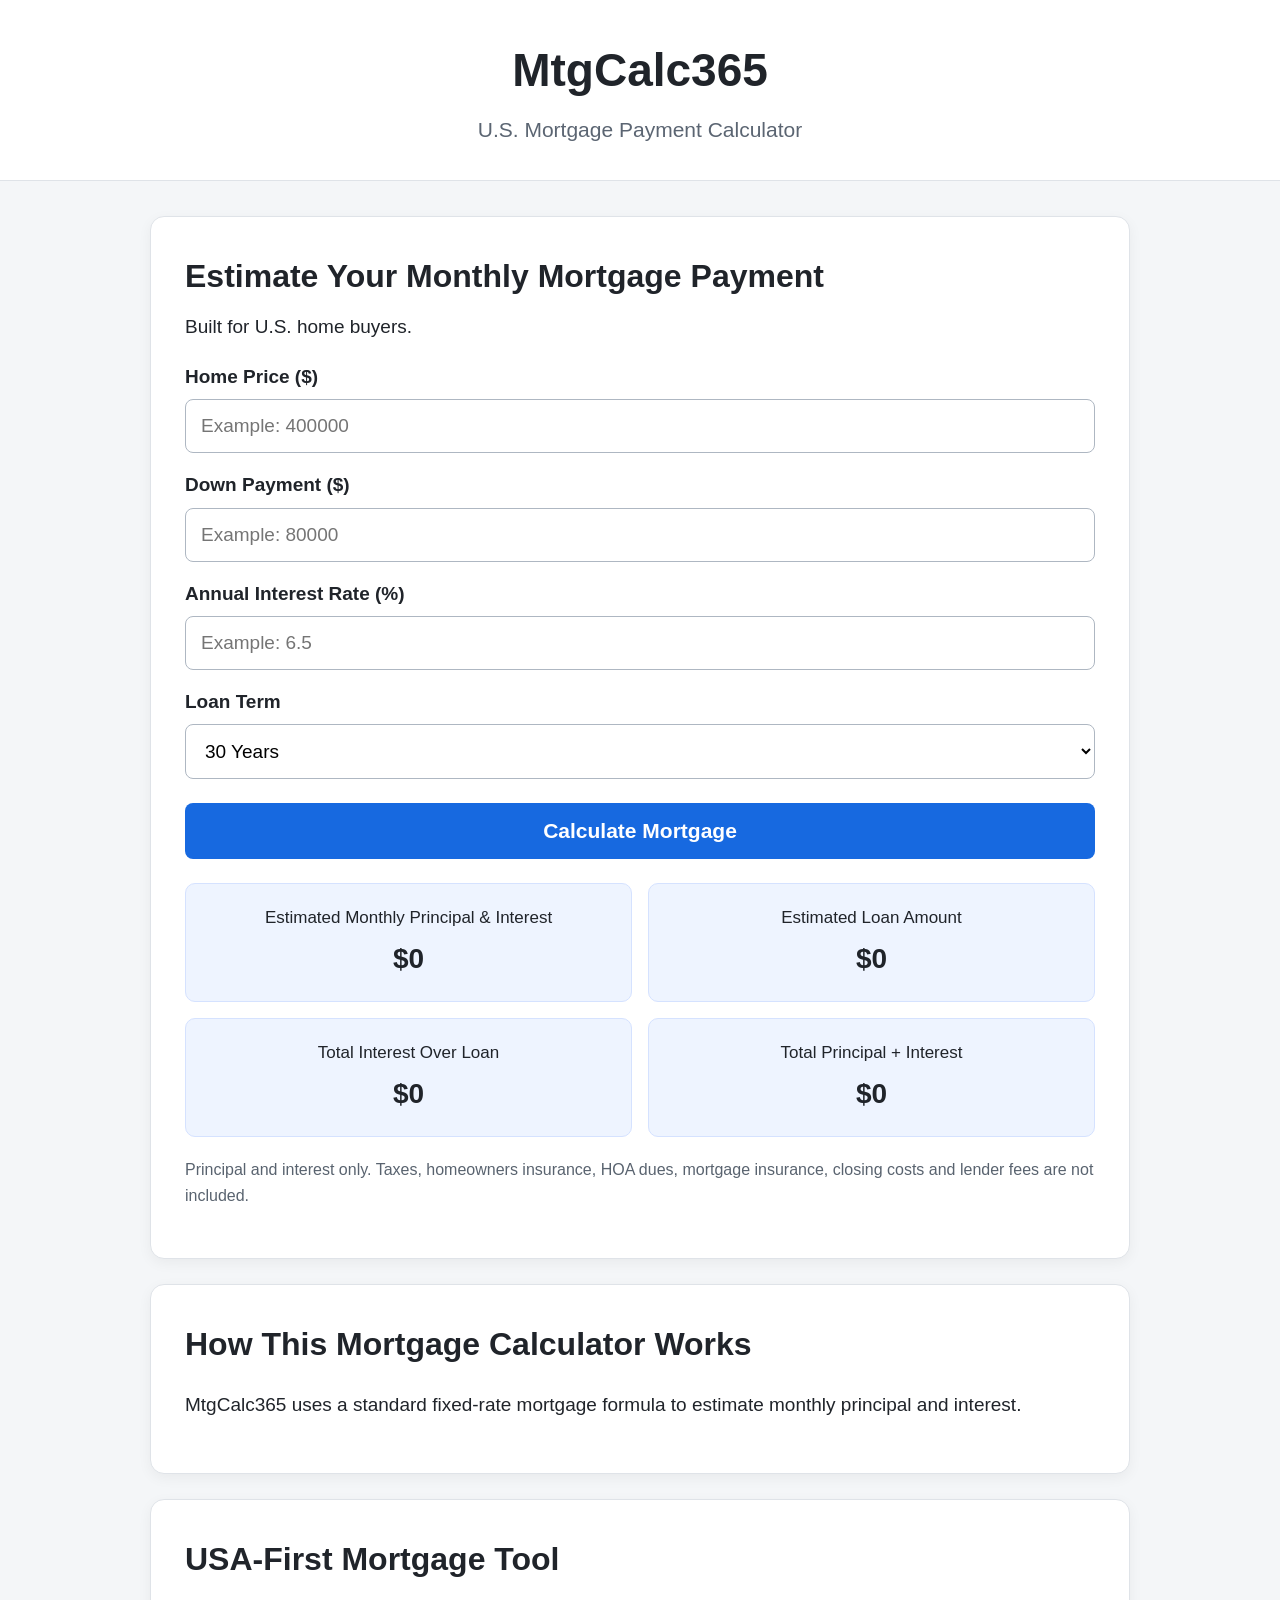
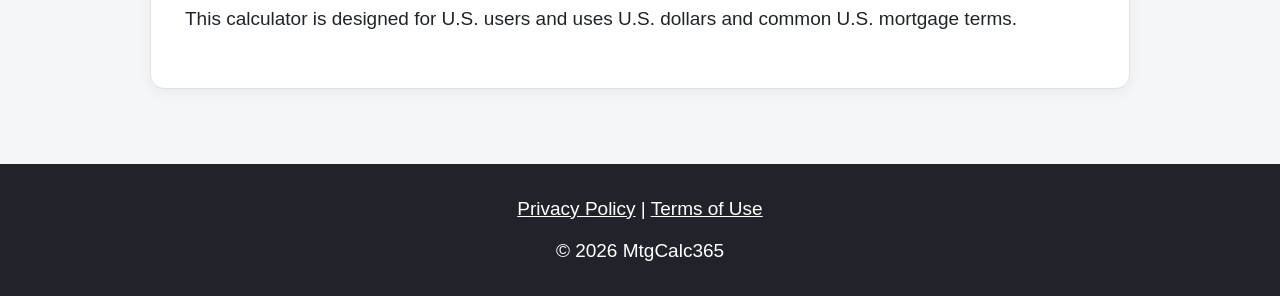
==== index.html @ 134ab918 "Add files via upload" ====
<!doctype html><html lang="en"><head><meta charset="utf-8"><meta name="viewport" content="width=device-width,initial-scale=1"><title>MtgCalc365 | U.S. Mortgage Payment Calculator</title><meta name="description" content="Estimate monthly U.S. mortgage principal and interest using home price, down payment, interest rate and loan term."><link rel="stylesheet" href="style.css"></head><body><header><div class="wrap"><h1>MtgCalc365</h1><p>U.S. Mortgage Payment Calculator</p></div></header><main class="wrap"><section class="card"><h2>Estimate Your Monthly Mortgage Payment</h2><p class="intro">Built for U.S. home buyers.</p><label for="price">Home Price ($)</label><input id="price" type="number" min="1000" step="1000" placeholder="Example: 400000"><label for="down">Down Payment ($)</label><input id="down" type="number" min="0" step="1000" placeholder="Example: 80000"><label for="rate">Annual Interest Rate (%)</label><input id="rate" type="number" min="0" step="0.01" placeholder="Example: 6.5"><label for="term">Loan Term</label><select id="term"><option value="30" selected>30 Years</option><option value="20">20 Years</option><option value="15">15 Years</option><option value="10">10 Years</option></select><button id="calculateBtn">Calculate Mortgage</button><div id="message" class="message" aria-live="polite"></div><div id="results" class="results" hidden><div class="resultbox"><span>Estimated Monthly Principal & Interest</span><strong id="monthly">$0</strong></div><div class="resultbox"><span>Estimated Loan Amount</span><strong id="loan">$0</strong></div><div class="resultbox"><span>Total Interest Over Loan</span><strong id="interest">$0</strong></div><div class="resultbox"><span>Total Principal + Interest</span><strong id="total">$0</strong></div></div><p class="note">Principal and interest only. Taxes, homeowners insurance, HOA dues, mortgage insurance, closing costs and lender fees are not included.</p></section><section class="card info"><h2>How This Mortgage Calculator Works</h2><p>MtgCalc365 uses a standard fixed-rate mortgage formula to estimate monthly principal and interest.</p></section><section class="card info"><h2>USA-First Mortgage Tool</h2><p>This calculator is designed for U.S. users and uses U.S. dollars and common U.S. mortgage terms.</p></section></main><footer><div class="wrap"><a href="privacy.html">Privacy Policy</a> | <a href="terms.html">Terms of Use</a><p>© 2026 MtgCalc365</p></div></footer><script src="script.js"></script></body></html>
---- style.css ----
*{box-sizing:border-box}body{margin:0;font-family:Arial,Helvetica,sans-serif;background:#f4f6f8;color:#20242a;font-size:19px;line-height:1.6}.wrap{width:min(94%,980px);margin:0 auto}header{background:#fff;border-bottom:1px solid #dfe3e8;text-align:center;padding:34px 0}header h1{font-size:46px;margin:0 0 5px}header p{font-size:21px;margin:0;color:#5b6572}main{padding:35px 0}.card{background:#fff;border:1px solid #dfe3e8;border-radius:14px;padding:34px;margin-bottom:25px;box-shadow:0 4px 14px rgba(0,0,0,.05)}h2{font-size:32px;margin:0 0 10px}.intro{margin-top:0}label{display:block;font-size:19px;font-weight:700;margin:17px 0 7px}input,select{width:100%;padding:15px;font-size:19px;border:1px solid #aeb7c2;border-radius:8px;background:#fff}button{width:100%;margin-top:24px;padding:16px;font-size:21px;font-weight:700;border:0;border-radius:8px;background:#1769e0;color:#fff;cursor:pointer}.message{margin-top:18px;font-weight:700}.results{display:grid;grid-template-columns:1fr 1fr;gap:16px;margin-top:24px}.resultbox{padding:20px;border-radius:10px;background:#eef4ff;border:1px solid #d5e2ff;text-align:center}.resultbox span{display:block;font-size:17px}.resultbox strong{display:block;font-size:28px;margin-top:5px}.note{margin-top:20px;font-size:16px;color:#59636f}footer{background:#20242a;color:#fff;text-align:center;padding:30px 0;margin-top:15px}footer a{color:#fff}footer p{margin:12px 0 0}@media(max-width:650px){body{font-size:18px}header h1{font-size:38px}.card{padding:24px}h2{font-size:28px}.results{grid-template-columns:1fr}}
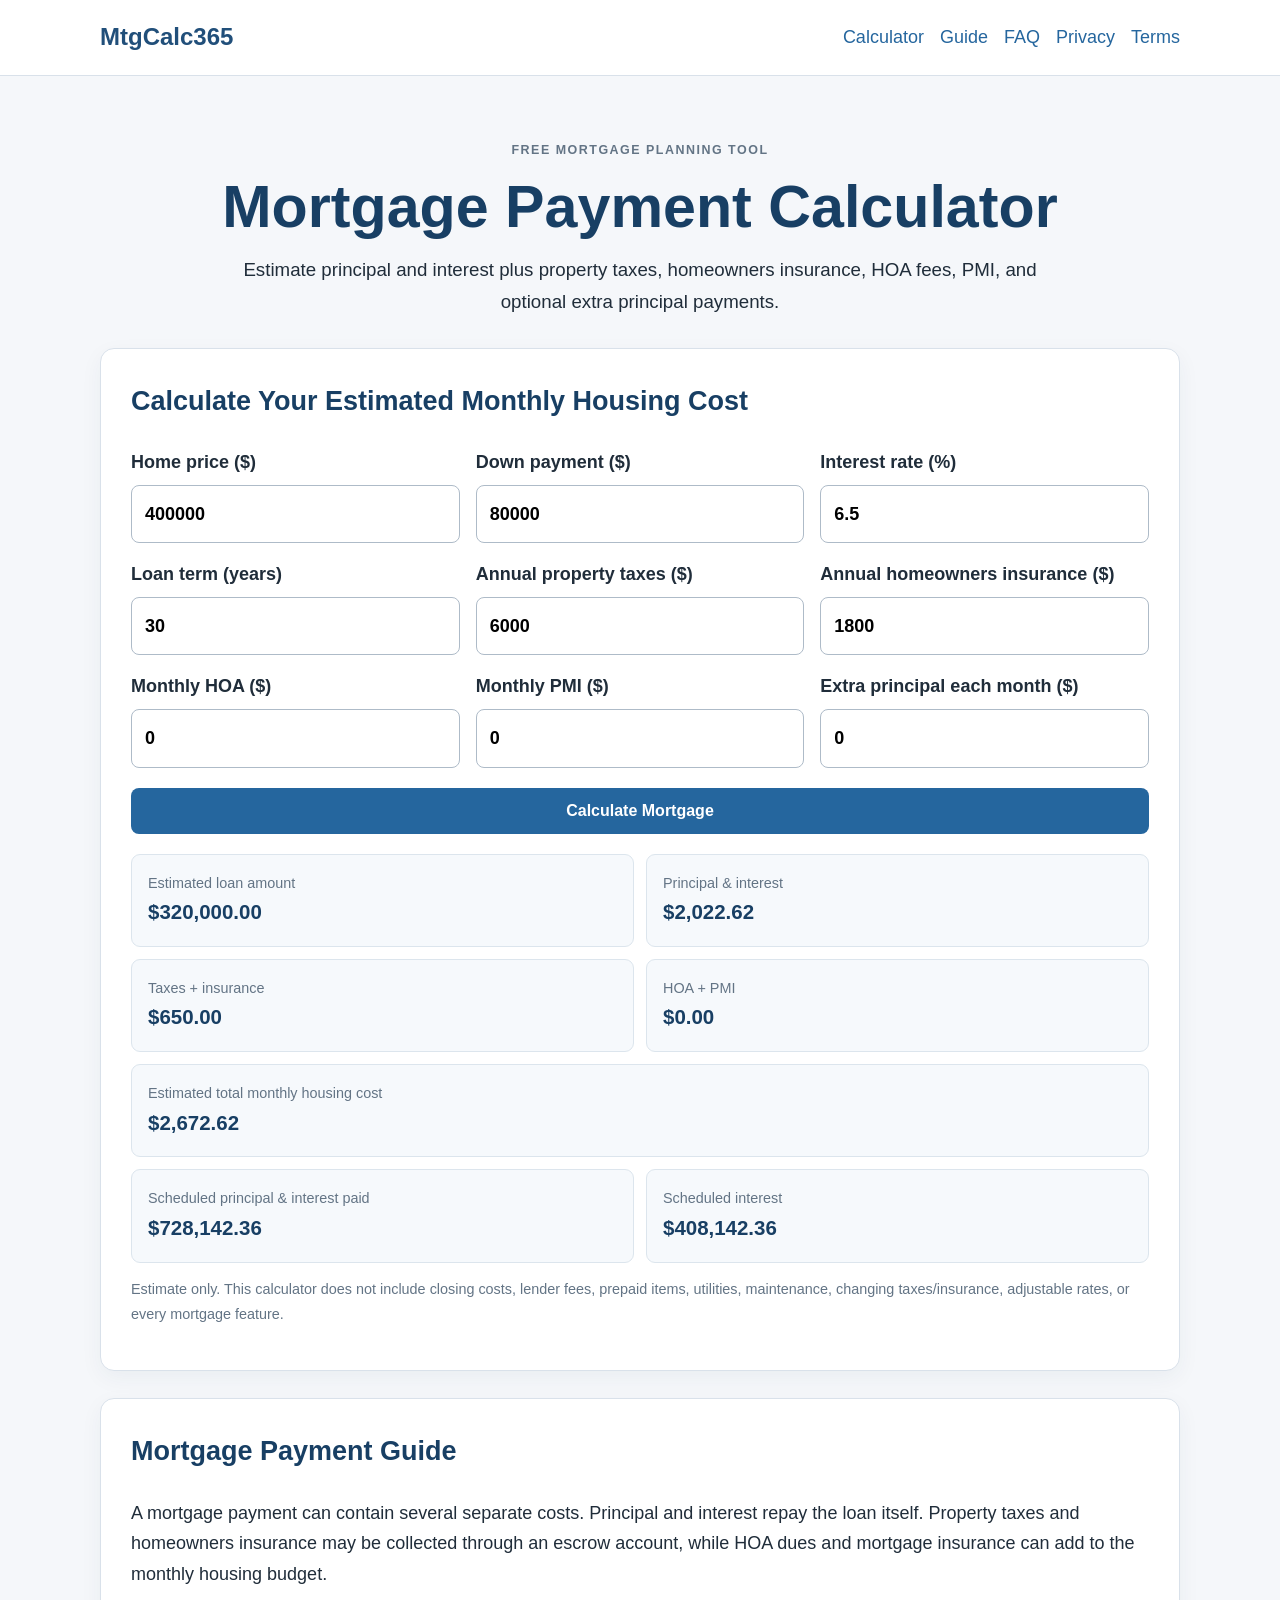
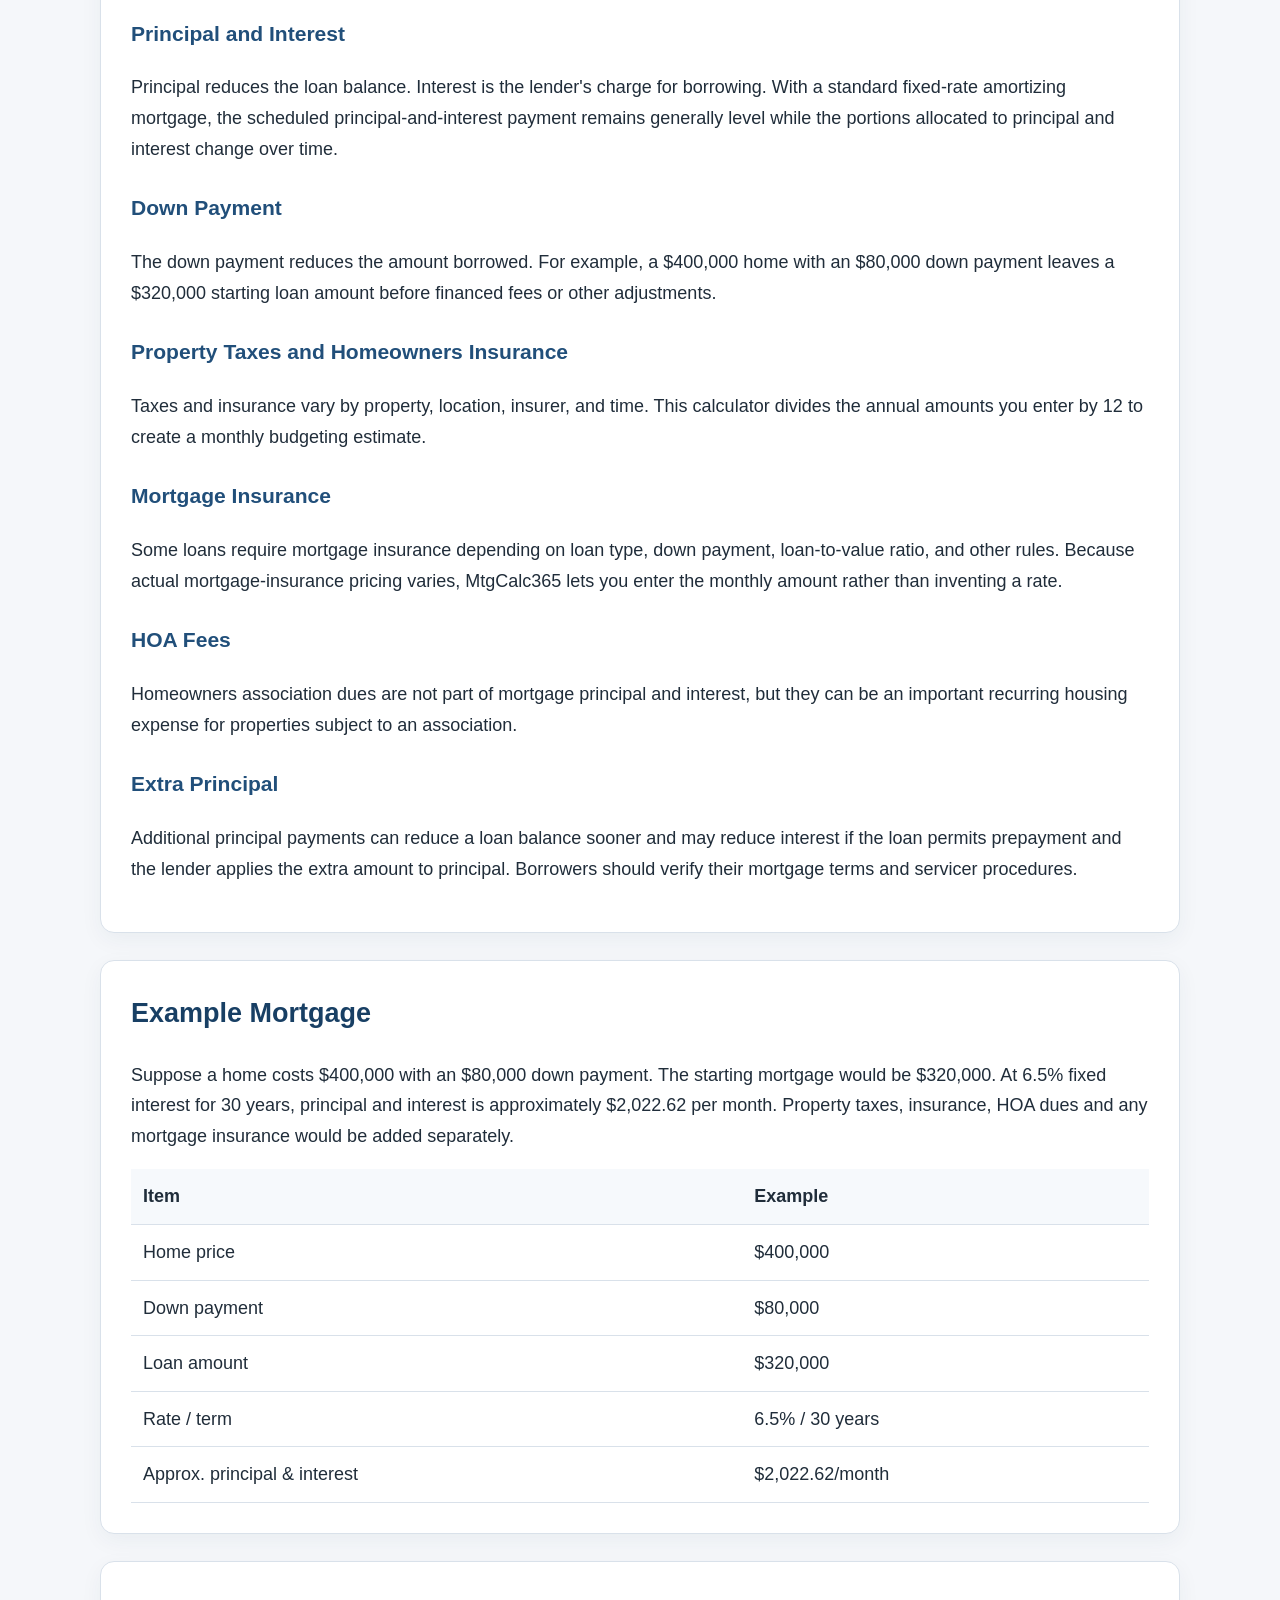
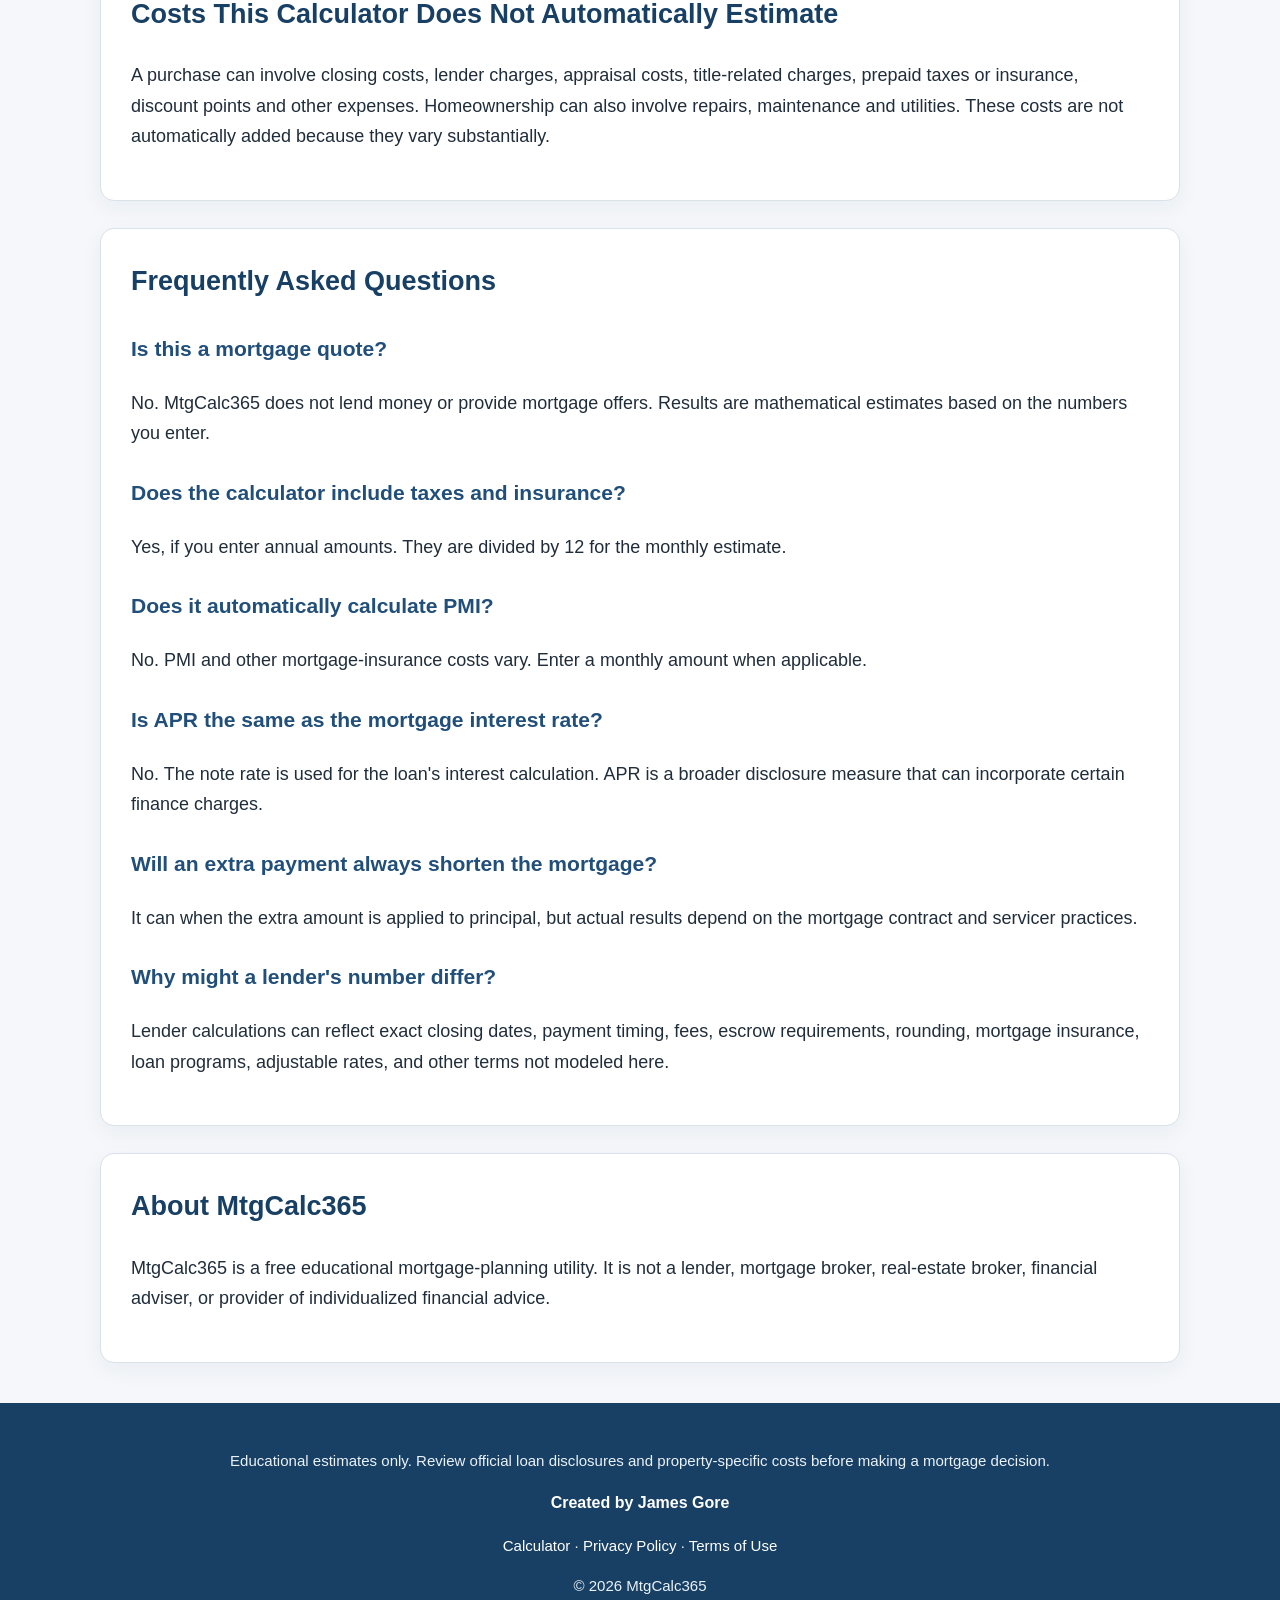
==== commit 1eeed781: "Add files via upload" ====
--- a/index.html
+++ b/index.html
@@ -1 +1,65 @@
-<!doctype html><html lang="en"><head><meta charset="utf-8"><meta name="viewport" content="width=device-width,initial-scale=1"><title>MtgCalc365 | U.S. Mortgage Payment Calculator</title><meta name="description" content="Estimate monthly U.S. mortgage principal and interest using home price, down payment, interest rate and loan term."><link rel="stylesheet" href="style.css"></head><body><header><div class="wrap"><h1>MtgCalc365</h1><p>U.S. Mortgage Payment Calculator</p></div></header><main class="wrap"><section class="card"><h2>Estimate Your Monthly Mortgage Payment</h2><p class="intro">Built for U.S. home buyers.</p><label for="price">Home Price ($)</label><input id="price" type="number" min="1000" step="1000" placeholder="Example: 400000"><label for="down">Down Payment ($)</label><input id="down" type="number" min="0" step="1000" placeholder="Example: 80000"><label for="rate">Annual Interest Rate (%)</label><input id="rate" type="number" min="0" step="0.01" placeholder="Example: 6.5"><label for="term">Loan Term</label><select id="term"><option value="30" selected>30 Years</option><option value="20">20 Years</option><option value="15">15 Years</option><option value="10">10 Years</option></select><button id="calculateBtn">Calculate Mortgage</button><div id="message" class="message" aria-live="polite"></div><div id="results" class="results" hidden><div class="resultbox"><span>Estimated Monthly Principal & Interest</span><strong id="monthly">$0</strong></div><div class="resultbox"><span>Estimated Loan Amount</span><strong id="loan">$0</strong></div><div class="resultbox"><span>Total Interest Over Loan</span><strong id="interest">$0</strong></div><div class="resultbox"><span>Total Principal + Interest</span><strong id="total">$0</strong></div></div><p class="note">Principal and interest only. Taxes, homeowners insurance, HOA dues, mortgage insurance, closing costs and lender fees are not included.</p></section><section class="card info"><h2>How This Mortgage Calculator Works</h2><p>MtgCalc365 uses a standard fixed-rate mortgage formula to estimate monthly principal and interest.</p></section><section class="card info"><h2>USA-First Mortgage Tool</h2><p>This calculator is designed for U.S. users and uses U.S. dollars and common U.S. mortgage terms.</p></section></main><footer><div class="wrap"><a href="privacy.html">Privacy Policy</a> | <a href="terms.html">Terms of Use</a><p>© 2026 MtgCalc365</p></div></footer><script src="script.js"></script></body></html>+<!doctype html>
+<html lang="en"><head>
+<meta charset="utf-8"><meta name="viewport" content="width=device-width,initial-scale=1">
+<title>Mortgage Payment Calculator | MtgCalc365</title>
+<meta name="description" content="Free mortgage calculator for principal and interest, taxes, insurance, HOA fees, PMI, down payment, total monthly housing cost, and extra principal payments.">
+<link rel="stylesheet" href="style.css">
+</head><body>
+<header><div class="wrap top"><a class="brand" href="index.html">MtgCalc365</a><nav><a href="#calculator">Calculator</a><a href="#guide">Guide</a><a href="#faq">FAQ</a><a href="privacy.html">Privacy</a><a href="terms.html">Terms</a></nav></div></header>
+<main class="wrap">
+<section class="hero"><p class="eyebrow">FREE MORTGAGE PLANNING TOOL</p><h1>Mortgage Payment Calculator</h1><p class="lead">Estimate principal and interest plus property taxes, homeowners insurance, HOA fees, PMI, and optional extra principal payments.</p></section>
+
+<section class="card" id="calculator"><h2>Calculate Your Estimated Monthly Housing Cost</h2>
+<div class="grid">
+<label>Home price ($)<input id="price" type="number" min="0" step="1000" value="400000"></label>
+<label>Down payment ($)<input id="down" type="number" min="0" step="1000" value="80000"></label>
+<label>Interest rate (%)<input id="rate" type="number" min="0" step=".01" value="6.5"></label>
+<label>Loan term (years)<input id="years" type="number" min="1" step="1" value="30"></label>
+<label>Annual property taxes ($)<input id="tax" type="number" min="0" step="100" value="6000"></label>
+<label>Annual homeowners insurance ($)<input id="insurance" type="number" min="0" step="100" value="1800"></label>
+<label>Monthly HOA ($)<input id="hoa" type="number" min="0" step="10" value="0"></label>
+<label>Monthly PMI ($)<input id="pmi" type="number" min="0" step="10" value="0"></label>
+<label>Extra principal each month ($)<input id="extra" type="number" min="0" step="10" value="0"></label>
+</div>
+<button onclick="calculate()">Calculate Mortgage</button><p class="error" id="error"></p>
+<div class="results">
+<div><span>Estimated loan amount</span><strong id="loan">—</strong></div>
+<div><span>Principal & interest</span><strong id="pi">—</strong></div>
+<div><span>Taxes + insurance</span><strong id="ti">—</strong></div>
+<div><span>HOA + PMI</span><strong id="hp">—</strong></div>
+<div class="wide"><span>Estimated total monthly housing cost</span><strong id="monthly">—</strong></div>
+<div><span>Scheduled principal & interest paid</span><strong id="totalPI">—</strong></div>
+<div><span>Scheduled interest</span><strong id="interest">—</strong></div>
+</div>
+<div id="extraBox" class="extraBox" hidden><h3>Extra Principal Estimate</h3><div class="results"><div><span>Estimated payoff time</span><strong id="extraTime">—</strong></div><div><span>Estimated interest saved</span><strong id="saved">—</strong></div><div><span>Estimated time saved</span><strong id="timeSaved">—</strong></div></div></div>
+<p class="note">Estimate only. This calculator does not include closing costs, lender fees, prepaid items, utilities, maintenance, changing taxes/insurance, adjustable rates, or every mortgage feature.</p>
+</section>
+
+<section class="content" id="guide"><h2>Mortgage Payment Guide</h2>
+<p>A mortgage payment can contain several separate costs. Principal and interest repay the loan itself. Property taxes and homeowners insurance may be collected through an escrow account, while HOA dues and mortgage insurance can add to the monthly housing budget.</p>
+<h3>Principal and Interest</h3><p>Principal reduces the loan balance. Interest is the lender's charge for borrowing. With a standard fixed-rate amortizing mortgage, the scheduled principal-and-interest payment remains generally level while the portions allocated to principal and interest change over time.</p>
+<h3>Down Payment</h3><p>The down payment reduces the amount borrowed. For example, a $400,000 home with an $80,000 down payment leaves a $320,000 starting loan amount before financed fees or other adjustments.</p>
+<h3>Property Taxes and Homeowners Insurance</h3><p>Taxes and insurance vary by property, location, insurer, and time. This calculator divides the annual amounts you enter by 12 to create a monthly budgeting estimate.</p>
+<h3>Mortgage Insurance</h3><p>Some loans require mortgage insurance depending on loan type, down payment, loan-to-value ratio, and other rules. Because actual mortgage-insurance pricing varies, MtgCalc365 lets you enter the monthly amount rather than inventing a rate.</p>
+<h3>HOA Fees</h3><p>Homeowners association dues are not part of mortgage principal and interest, but they can be an important recurring housing expense for properties subject to an association.</p>
+<h3>Extra Principal</h3><p>Additional principal payments can reduce a loan balance sooner and may reduce interest if the loan permits prepayment and the lender applies the extra amount to principal. Borrowers should verify their mortgage terms and servicer procedures.</p></section>
+
+<section class="content"><h2>Example Mortgage</h2>
+<p>Suppose a home costs $400,000 with an $80,000 down payment. The starting mortgage would be $320,000. At 6.5% fixed interest for 30 years, principal and interest is approximately $2,022.62 per month. Property taxes, insurance, HOA dues and any mortgage insurance would be added separately.</p>
+<div class="tablewrap"><table><thead><tr><th>Item</th><th>Example</th></tr></thead><tbody><tr><td>Home price</td><td>$400,000</td></tr><tr><td>Down payment</td><td>$80,000</td></tr><tr><td>Loan amount</td><td>$320,000</td></tr><tr><td>Rate / term</td><td>6.5% / 30 years</td></tr><tr><td>Approx. principal & interest</td><td>$2,022.62/month</td></tr></tbody></table></div></section>
+
+<section class="content"><h2>Costs This Calculator Does Not Automatically Estimate</h2><p>A purchase can involve closing costs, lender charges, appraisal costs, title-related charges, prepaid taxes or insurance, discount points and other expenses. Homeownership can also involve repairs, maintenance and utilities. These costs are not automatically added because they vary substantially.</p></section>
+
+<section class="content" id="faq"><h2>Frequently Asked Questions</h2>
+<h3>Is this a mortgage quote?</h3><p>No. MtgCalc365 does not lend money or provide mortgage offers. Results are mathematical estimates based on the numbers you enter.</p>
+<h3>Does the calculator include taxes and insurance?</h3><p>Yes, if you enter annual amounts. They are divided by 12 for the monthly estimate.</p>
+<h3>Does it automatically calculate PMI?</h3><p>No. PMI and other mortgage-insurance costs vary. Enter a monthly amount when applicable.</p>
+<h3>Is APR the same as the mortgage interest rate?</h3><p>No. The note rate is used for the loan's interest calculation. APR is a broader disclosure measure that can incorporate certain finance charges.</p>
+<h3>Will an extra payment always shorten the mortgage?</h3><p>It can when the extra amount is applied to principal, but actual results depend on the mortgage contract and servicer practices.</p>
+<h3>Why might a lender's number differ?</h3><p>Lender calculations can reflect exact closing dates, payment timing, fees, escrow requirements, rounding, mortgage insurance, loan programs, adjustable rates, and other terms not modeled here.</p>
+</section>
+
+<section class="content"><h2>About MtgCalc365</h2><p>MtgCalc365 is a free educational mortgage-planning utility. It is not a lender, mortgage broker, real-estate broker, financial adviser, or provider of individualized financial advice.</p></section>
+</main>
+<footer><div class="wrap"><p>Educational estimates only. Review official loan disclosures and property-specific costs before making a mortgage decision.</p><p class="creator">Created by James Gore</p><p><a href="index.html">Calculator</a> · <a href="privacy.html">Privacy Policy</a> · <a href="terms.html">Terms of Use</a></p><p>© 2026 MtgCalc365</p></div></footer>
+<script src="script.js"></script></body></html>
--- a/style.css
+++ b/style.css
@@ -1 +1 @@
-*{box-sizing:border-box}body{margin:0;font-family:Arial,Helvetica,sans-serif;background:#f4f6f8;color:#20242a;font-size:19px;line-height:1.6}.wrap{width:min(94%,980px);margin:0 auto}header{background:#fff;border-bottom:1px solid #dfe3e8;text-align:center;padding:34px 0}header h1{font-size:46px;margin:0 0 5px}header p{font-size:21px;margin:0;color:#5b6572}main{padding:35px 0}.card{background:#fff;border:1px solid #dfe3e8;border-radius:14px;padding:34px;margin-bottom:25px;box-shadow:0 4px 14px rgba(0,0,0,.05)}h2{font-size:32px;margin:0 0 10px}.intro{margin-top:0}label{display:block;font-size:19px;font-weight:700;margin:17px 0 7px}input,select{width:100%;padding:15px;font-size:19px;border:1px solid #aeb7c2;border-radius:8px;background:#fff}button{width:100%;margin-top:24px;padding:16px;font-size:21px;font-weight:700;border:0;border-radius:8px;background:#1769e0;color:#fff;cursor:pointer}.message{margin-top:18px;font-weight:700}.results{display:grid;grid-template-columns:1fr 1fr;gap:16px;margin-top:24px}.resultbox{padding:20px;border-radius:10px;background:#eef4ff;border:1px solid #d5e2ff;text-align:center}.resultbox span{display:block;font-size:17px}.resultbox strong{display:block;font-size:28px;margin-top:5px}.note{margin-top:20px;font-size:16px;color:#59636f}footer{background:#20242a;color:#fff;text-align:center;padding:30px 0;margin-top:15px}footer a{color:#fff}footer p{margin:12px 0 0}@media(max-width:650px){body{font-size:18px}header h1{font-size:38px}.card{padding:24px}h2{font-size:28px}.results{grid-template-columns:1fr}}+*{box-sizing:border-box}html{scroll-behavior:smooth}body{margin:0;background:#f5f7fa;color:#202d3a;font:18px/1.7 Arial,sans-serif}.wrap{width:min(1080px,92%);margin:auto}header{background:#fff;border-bottom:1px solid #d9e1ea}.top{display:flex;justify-content:space-between;align-items:center;gap:20px;padding:17px 0}.brand{font-size:1.5rem;font-weight:800;color:#214f7a;text-decoration:none}nav{display:flex;gap:16px;flex-wrap:wrap}a{color:#25669e;text-decoration:none}a:hover{text-decoration:underline}.hero{text-align:center;padding:52px 0 30px}.eyebrow{font-size:.78rem;font-weight:800;letter-spacing:.12em;color:#637485}.hero h1{font-size:clamp(2.3rem,6vw,3.7rem);line-height:1.1;margin:5px 0 15px;color:#183f64}.lead{font-size:1.17rem;max-width:820px;margin:auto}.card,.content{background:#fff;border:1px solid #d9e1ea;border-radius:14px;padding:30px;margin-bottom:27px;box-shadow:0 7px 22px rgba(25,55,85,.05)}h2{color:#183f64;margin-top:0}h3{color:#214f7a;margin-top:26px}.grid{display:grid;grid-template-columns:repeat(3,1fr);gap:16px}label{display:block;font-weight:700}input{width:100%;padding:13px;margin-top:7px;border:1px solid #aebbc8;border-radius:8px;font:inherit}button{width:100%;padding:14px;margin-top:20px;border:0;border-radius:8px;background:#25669e;color:#fff;font-size:1rem;font-weight:800;cursor:pointer}.results{display:grid;grid-template-columns:repeat(2,1fr);gap:12px;margin-top:20px}.results div{background:#f6f9fc;border:1px solid #dce5ed;border-radius:9px;padding:16px}.results .wide{grid-column:1/-1}.results span{display:block;color:#637485;font-size:.9rem}.results strong{font-size:1.28rem;color:#183f64}.extraBox{border-top:1px solid #d9e1ea;margin-top:25px;padding-top:5px}.note{font-size:.9rem;color:#637485}.error{color:#a32323;font-weight:bold}.tablewrap{overflow-x:auto}table{width:100%;border-collapse:collapse}th,td{text-align:left;padding:12px;border-bottom:1px solid #d9e1ea}th{background:#f6f9fc}.back{display:inline-block;margin-top:23px;padding:11px 18px;border-radius:8px;background:#25669e;color:#fff;font-weight:800}.back:hover{text-decoration:none}footer{background:#183f64;color:#eaf2f9;text-align:center;padding:30px 0;margin-top:40px;font-size:.94rem}footer a{color:#fff}.creator{font-weight:800;color:#fff;font-size:1rem}@media(max-width:760px){body{font-size:17px}.top{flex-direction:column;align-items:flex-start}.grid,.results{grid-template-columns:1fr}.results .wide{grid-column:auto}.card,.content{padding:21px}}
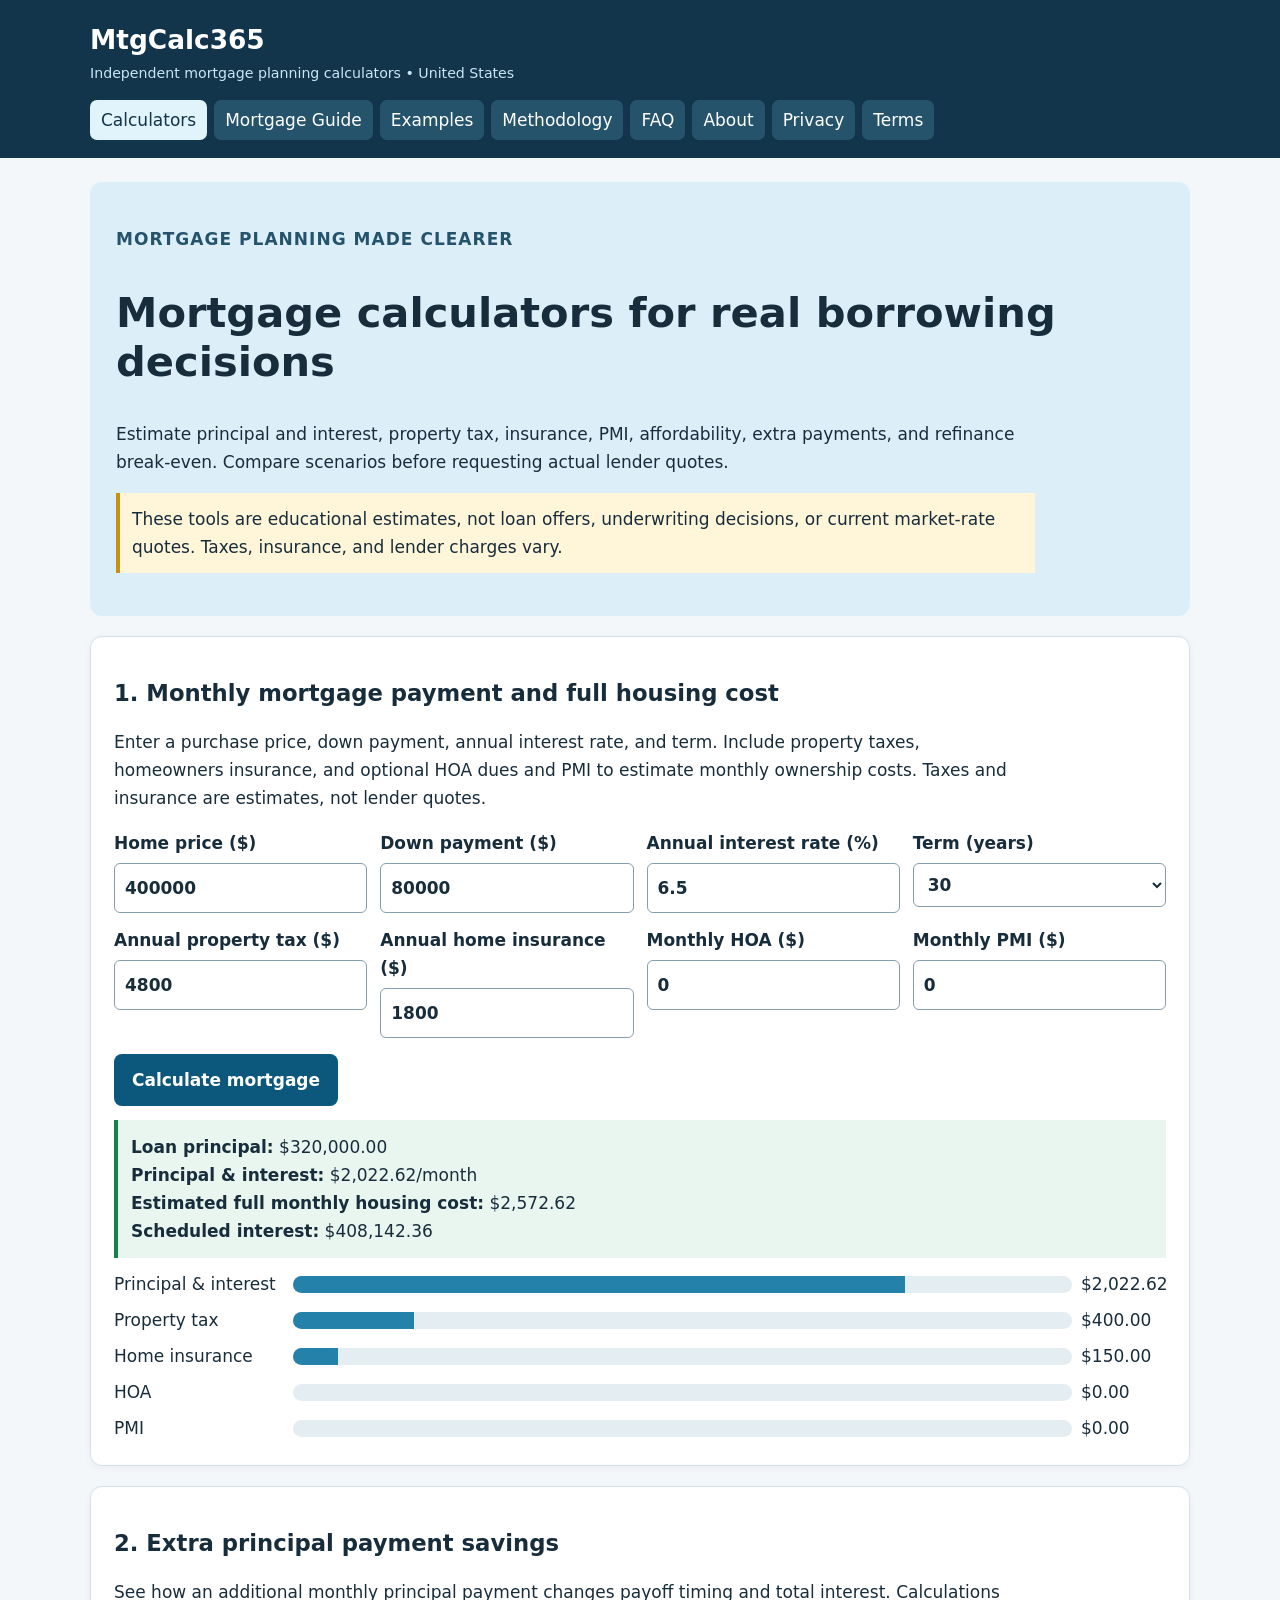
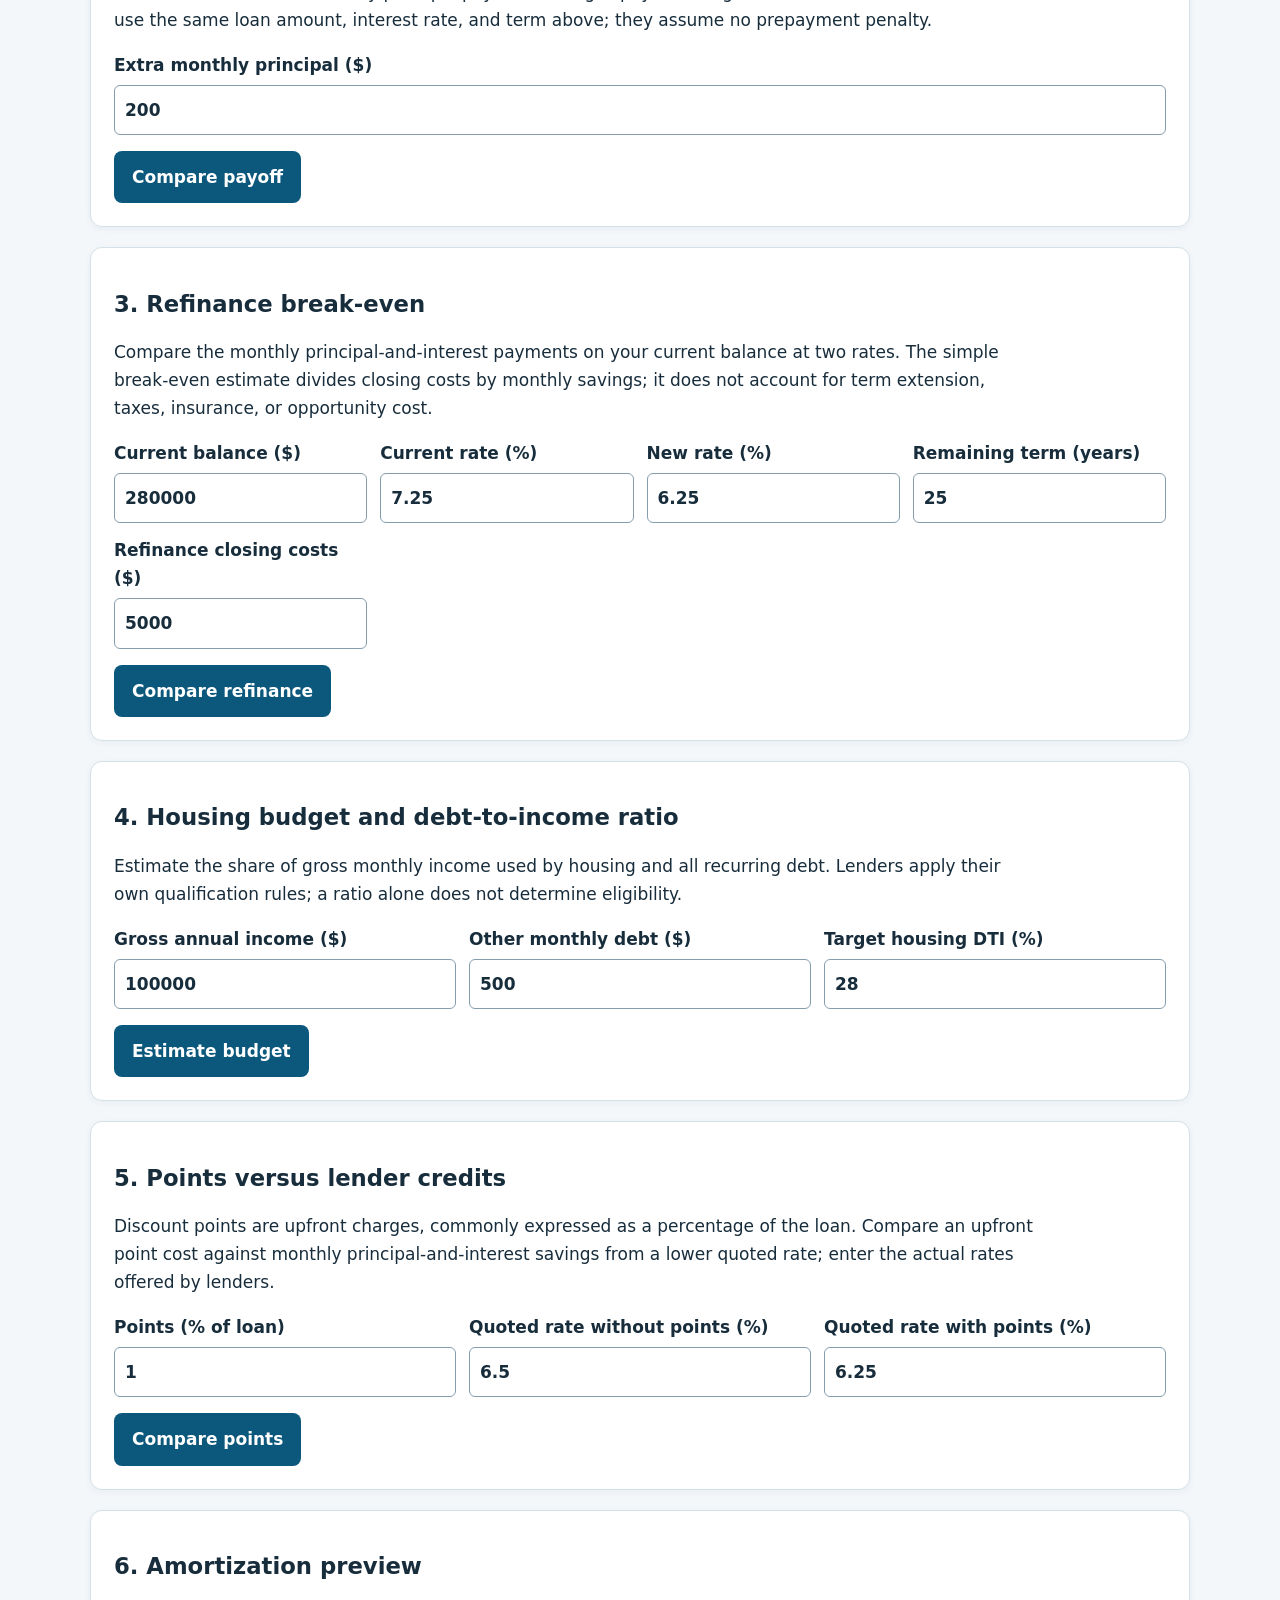
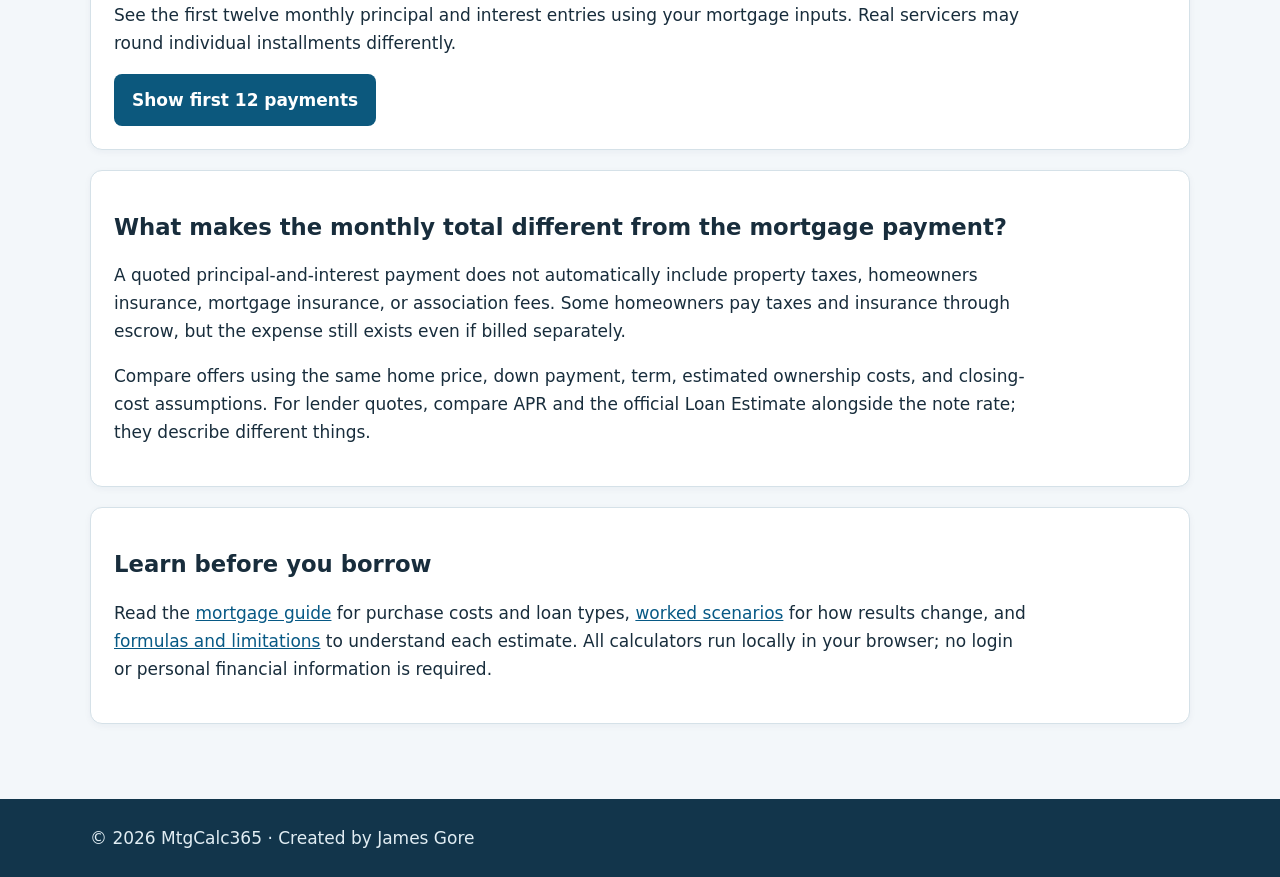
==== commit f683b65f: "Add files via upload" ====
--- a/index.html
+++ b/index.html
@@ -1,65 +1,6 @@
-<!doctype html>
-<html lang="en"><head>
-<meta charset="utf-8"><meta name="viewport" content="width=device-width,initial-scale=1">
-<title>Mortgage Payment Calculator | MtgCalc365</title>
-<meta name="description" content="Free mortgage calculator for principal and interest, taxes, insurance, HOA fees, PMI, down payment, total monthly housing cost, and extra principal payments.">
-<link rel="stylesheet" href="style.css">
-</head><body>
-<header><div class="wrap top"><a class="brand" href="index.html">MtgCalc365</a><nav><a href="#calculator">Calculator</a><a href="#guide">Guide</a><a href="#faq">FAQ</a><a href="privacy.html">Privacy</a><a href="terms.html">Terms</a></nav></div></header>
-<main class="wrap">
-<section class="hero"><p class="eyebrow">FREE MORTGAGE PLANNING TOOL</p><h1>Mortgage Payment Calculator</h1><p class="lead">Estimate principal and interest plus property taxes, homeowners insurance, HOA fees, PMI, and optional extra principal payments.</p></section>
-
-<section class="card" id="calculator"><h2>Calculate Your Estimated Monthly Housing Cost</h2>
-<div class="grid">
-<label>Home price ($)<input id="price" type="number" min="0" step="1000" value="400000"></label>
-<label>Down payment ($)<input id="down" type="number" min="0" step="1000" value="80000"></label>
-<label>Interest rate (%)<input id="rate" type="number" min="0" step=".01" value="6.5"></label>
-<label>Loan term (years)<input id="years" type="number" min="1" step="1" value="30"></label>
-<label>Annual property taxes ($)<input id="tax" type="number" min="0" step="100" value="6000"></label>
-<label>Annual homeowners insurance ($)<input id="insurance" type="number" min="0" step="100" value="1800"></label>
-<label>Monthly HOA ($)<input id="hoa" type="number" min="0" step="10" value="0"></label>
-<label>Monthly PMI ($)<input id="pmi" type="number" min="0" step="10" value="0"></label>
-<label>Extra principal each month ($)<input id="extra" type="number" min="0" step="10" value="0"></label>
-</div>
-<button onclick="calculate()">Calculate Mortgage</button><p class="error" id="error"></p>
-<div class="results">
-<div><span>Estimated loan amount</span><strong id="loan">—</strong></div>
-<div><span>Principal & interest</span><strong id="pi">—</strong></div>
-<div><span>Taxes + insurance</span><strong id="ti">—</strong></div>
-<div><span>HOA + PMI</span><strong id="hp">—</strong></div>
-<div class="wide"><span>Estimated total monthly housing cost</span><strong id="monthly">—</strong></div>
-<div><span>Scheduled principal & interest paid</span><strong id="totalPI">—</strong></div>
-<div><span>Scheduled interest</span><strong id="interest">—</strong></div>
-</div>
-<div id="extraBox" class="extraBox" hidden><h3>Extra Principal Estimate</h3><div class="results"><div><span>Estimated payoff time</span><strong id="extraTime">—</strong></div><div><span>Estimated interest saved</span><strong id="saved">—</strong></div><div><span>Estimated time saved</span><strong id="timeSaved">—</strong></div></div></div>
-<p class="note">Estimate only. This calculator does not include closing costs, lender fees, prepaid items, utilities, maintenance, changing taxes/insurance, adjustable rates, or every mortgage feature.</p>
-</section>
-
-<section class="content" id="guide"><h2>Mortgage Payment Guide</h2>
-<p>A mortgage payment can contain several separate costs. Principal and interest repay the loan itself. Property taxes and homeowners insurance may be collected through an escrow account, while HOA dues and mortgage insurance can add to the monthly housing budget.</p>
-<h3>Principal and Interest</h3><p>Principal reduces the loan balance. Interest is the lender's charge for borrowing. With a standard fixed-rate amortizing mortgage, the scheduled principal-and-interest payment remains generally level while the portions allocated to principal and interest change over time.</p>
-<h3>Down Payment</h3><p>The down payment reduces the amount borrowed. For example, a $400,000 home with an $80,000 down payment leaves a $320,000 starting loan amount before financed fees or other adjustments.</p>
-<h3>Property Taxes and Homeowners Insurance</h3><p>Taxes and insurance vary by property, location, insurer, and time. This calculator divides the annual amounts you enter by 12 to create a monthly budgeting estimate.</p>
-<h3>Mortgage Insurance</h3><p>Some loans require mortgage insurance depending on loan type, down payment, loan-to-value ratio, and other rules. Because actual mortgage-insurance pricing varies, MtgCalc365 lets you enter the monthly amount rather than inventing a rate.</p>
-<h3>HOA Fees</h3><p>Homeowners association dues are not part of mortgage principal and interest, but they can be an important recurring housing expense for properties subject to an association.</p>
-<h3>Extra Principal</h3><p>Additional principal payments can reduce a loan balance sooner and may reduce interest if the loan permits prepayment and the lender applies the extra amount to principal. Borrowers should verify their mortgage terms and servicer procedures.</p></section>
-
-<section class="content"><h2>Example Mortgage</h2>
-<p>Suppose a home costs $400,000 with an $80,000 down payment. The starting mortgage would be $320,000. At 6.5% fixed interest for 30 years, principal and interest is approximately $2,022.62 per month. Property taxes, insurance, HOA dues and any mortgage insurance would be added separately.</p>
-<div class="tablewrap"><table><thead><tr><th>Item</th><th>Example</th></tr></thead><tbody><tr><td>Home price</td><td>$400,000</td></tr><tr><td>Down payment</td><td>$80,000</td></tr><tr><td>Loan amount</td><td>$320,000</td></tr><tr><td>Rate / term</td><td>6.5% / 30 years</td></tr><tr><td>Approx. principal & interest</td><td>$2,022.62/month</td></tr></tbody></table></div></section>
-
-<section class="content"><h2>Costs This Calculator Does Not Automatically Estimate</h2><p>A purchase can involve closing costs, lender charges, appraisal costs, title-related charges, prepaid taxes or insurance, discount points and other expenses. Homeownership can also involve repairs, maintenance and utilities. These costs are not automatically added because they vary substantially.</p></section>
-
-<section class="content" id="faq"><h2>Frequently Asked Questions</h2>
-<h3>Is this a mortgage quote?</h3><p>No. MtgCalc365 does not lend money or provide mortgage offers. Results are mathematical estimates based on the numbers you enter.</p>
-<h3>Does the calculator include taxes and insurance?</h3><p>Yes, if you enter annual amounts. They are divided by 12 for the monthly estimate.</p>
-<h3>Does it automatically calculate PMI?</h3><p>No. PMI and other mortgage-insurance costs vary. Enter a monthly amount when applicable.</p>
-<h3>Is APR the same as the mortgage interest rate?</h3><p>No. The note rate is used for the loan's interest calculation. APR is a broader disclosure measure that can incorporate certain finance charges.</p>
-<h3>Will an extra payment always shorten the mortgage?</h3><p>It can when the extra amount is applied to principal, but actual results depend on the mortgage contract and servicer practices.</p>
-<h3>Why might a lender's number differ?</h3><p>Lender calculations can reflect exact closing dates, payment timing, fees, escrow requirements, rounding, mortgage insurance, loan programs, adjustable rates, and other terms not modeled here.</p>
-</section>
-
-<section class="content"><h2>About MtgCalc365</h2><p>MtgCalc365 is a free educational mortgage-planning utility. It is not a lender, mortgage broker, real-estate broker, financial adviser, or provider of individualized financial advice.</p></section>
-</main>
-<footer><div class="wrap"><p>Educational estimates only. Review official loan disclosures and property-specific costs before making a mortgage decision.</p><p class="creator">Created by James Gore</p><p><a href="index.html">Calculator</a> · <a href="privacy.html">Privacy Policy</a> · <a href="terms.html">Terms of Use</a></p><p>© 2026 MtgCalc365</p></div></footer>
-<script src="script.js"></script></body></html>+<!doctype html><html lang="en"><head><meta charset="utf-8"><meta name="viewport" content="width=device-width,initial-scale=1"><meta name="theme-color" content="#12354b"><title>Mortgage Calculator, Refinance, PMI, Extra Payments &amp; DTI | MtgCalc365</title><meta name="description" content="Six free US mortgage planning calculators with amortization, full housing cost, refinance and extra-payment comparisons."><link rel="canonical" href="https://mtgcalc365.com/index.html"><link rel="stylesheet" href="style.css"><script async src="https://pagead2.googlesyndication.com/pagead/js/adsbygoogle.js?client=ca-pub-5287196493103465" crossorigin="anonymous"></script><script defer src="script.js"></script></head><body><a class="skip" href="#main">Skip to content</a><header><div class="wrap"><div class="brand"><a href="index.html">MtgCalc365</a><small>Independent mortgage planning calculators • United States</small></div><nav aria-label="Main navigation"><a href="index.html" aria-current="page">Calculators</a><a href="guide.html">Mortgage Guide</a><a href="examples.html">Examples</a><a href="methodology.html">Methodology</a><a href="faq.html">FAQ</a><a href="about.html">About</a><a href="privacy.html">Privacy</a><a href="terms.html">Terms</a></nav></div></header><main class="wrap" id="main"><section class="hero"><p class="eyebrow">Mortgage planning made clearer</p><h1>Mortgage calculators for real borrowing decisions</h1><p>Estimate principal and interest, property tax, insurance, PMI, affordability, extra payments, and refinance break-even. Compare scenarios before requesting actual lender quotes.</p><p class="note">These tools are educational estimates, not loan offers, underwriting decisions, or current market-rate quotes. Taxes, insurance, and lender charges vary.</p></section><section class="panel" id="calculators"><h2>1. Monthly mortgage payment and full housing cost</h2><p>Enter a purchase price, down payment, annual interest rate, and term. Include property taxes, homeowners insurance, and optional HOA dues and PMI to estimate monthly ownership costs. Taxes and insurance are estimates, not lender quotes.</p><div class="fields"><label>Home price ($)<input id="price" type="number" min="0" value="400000"></label><label>Down payment ($)<input id="down" type="number" min="0" value="80000"></label><label>Annual interest rate (%)<input id="rate" type="number" min="0" max="40" step="0.01" value="6.5"></label><label>Term (years)<select id="term"><option>30</option><option>20</option><option>15</option><option>10</option></select></label><label>Annual property tax ($)<input id="tax" type="number" min="0" value="4800"></label><label>Annual home insurance ($)<input id="insurance" type="number" min="0" value="1800"></label><label>Monthly HOA ($)<input id="hoa" type="number" min="0" value="0"></label><label>Monthly PMI ($)<input id="pmi" type="number" min="0" value="0"></label></div><button id="calculate">Calculate mortgage</button><div id="mortgage-result" class="result" aria-live="polite"></div><div class="chart"><div id="payment-chart" class="bars" aria-label="Monthly housing cost breakdown"></div></div></section>
+<section class="panel"><h2>2. Extra principal payment savings</h2><p>See how an additional monthly principal payment changes payoff timing and total interest. Calculations use the same loan amount, interest rate, and term above; they assume no prepayment penalty.</p><div class="fields"><label>Extra monthly principal ($)<input id="extra" type="number" min="0" value="200"></label></div><button id="extra-btn">Compare payoff</button><div id="extra-result" class="result" aria-live="polite"></div></section>
+<section class="panel"><h2>3. Refinance break-even</h2><p>Compare the monthly principal-and-interest payments on your current balance at two rates. The simple break-even estimate divides closing costs by monthly savings; it does not account for term extension, taxes, insurance, or opportunity cost.</p><div class="fields"><label>Current balance ($)<input id="refi-balance" type="number" min="0" value="280000"></label><label>Current rate (%)<input id="old-rate" type="number" min="0" max="40" step="0.01" value="7.25"></label><label>New rate (%)<input id="new-rate" type="number" min="0" max="40" step="0.01" value="6.25"></label><label>Remaining term (years)<input id="refi-years" type="number" min="1" max="40" value="25"></label><label>Refinance closing costs ($)<input id="closing" type="number" min="0" value="5000"></label></div><button id="refi-btn">Compare refinance</button><div id="refi-result" class="result" aria-live="polite"></div></section>
+<section class="panel"><h2>4. Housing budget and debt-to-income ratio</h2><p>Estimate the share of gross monthly income used by housing and all recurring debt. Lenders apply their own qualification rules; a ratio alone does not determine eligibility.</p><div class="fields"><label>Gross annual income ($)<input id="income" type="number" min="0" value="100000"></label><label>Other monthly debt ($)<input id="debt" type="number" min="0" value="500"></label><label>Target housing DTI (%)<input id="target" type="number" min="1" max="100" value="28"></label></div><button id="dti-btn">Estimate budget</button><div id="dti-result" class="result" aria-live="polite"></div></section>
+<section class="panel"><h2>5. Points versus lender credits</h2><p>Discount points are upfront charges, commonly expressed as a percentage of the loan. Compare an upfront point cost against monthly principal-and-interest savings from a lower quoted rate; enter the actual rates offered by lenders.</p><div class="fields"><label>Points (% of loan)<input id="points" type="number" min="0" max="20" step="0.25" value="1"></label><label>Quoted rate without points (%)<input id="base-rate" type="number" min="0" max="40" step="0.01" value="6.5"></label><label>Quoted rate with points (%)<input id="points-rate" type="number" min="0" max="40" step="0.01" value="6.25"></label></div><button id="points-btn">Compare points</button><div id="points-result" class="result" aria-live="polite"></div></section>
+<section class="panel"><h2>6. Amortization preview</h2><p>See the first twelve monthly principal and interest entries using your mortgage inputs. Real servicers may round individual installments differently.</p><button id="schedule-btn">Show first 12 payments</button><div id="schedule-result" class="table-scroll" aria-live="polite"></div></section><section class="panel"><h2>What makes the monthly total different from the mortgage payment?</h2><p>A quoted principal-and-interest payment does not automatically include property taxes, homeowners insurance, mortgage insurance, or association fees. Some homeowners pay taxes and insurance through escrow, but the expense still exists even if billed separately.</p><p>Compare offers using the same home price, down payment, term, estimated ownership costs, and closing-cost assumptions. For lender quotes, compare APR and the official Loan Estimate alongside the note rate; they describe different things.</p></section><section class="panel"><h2>Learn before you borrow</h2><p>Read the <a href="guide.html">mortgage guide</a> for purchase costs and loan types, <a href="examples.html">worked scenarios</a> for how results change, and <a href="methodology.html">formulas and limitations</a> to understand each estimate. All calculators run locally in your browser; no login or personal financial information is required.</p></section></main><footer><div class="wrap">© <span class="year">2026</span> MtgCalc365 · Created by James Gore</div></footer></body></html>
--- a/style.css
+++ b/style.css
@@ -1 +1 @@
-*{box-sizing:border-box}html{scroll-behavior:smooth}body{margin:0;background:#f5f7fa;color:#202d3a;font:18px/1.7 Arial,sans-serif}.wrap{width:min(1080px,92%);margin:auto}header{background:#fff;border-bottom:1px solid #d9e1ea}.top{display:flex;justify-content:space-between;align-items:center;gap:20px;padding:17px 0}.brand{font-size:1.5rem;font-weight:800;color:#214f7a;text-decoration:none}nav{display:flex;gap:16px;flex-wrap:wrap}a{color:#25669e;text-decoration:none}a:hover{text-decoration:underline}.hero{text-align:center;padding:52px 0 30px}.eyebrow{font-size:.78rem;font-weight:800;letter-spacing:.12em;color:#637485}.hero h1{font-size:clamp(2.3rem,6vw,3.7rem);line-height:1.1;margin:5px 0 15px;color:#183f64}.lead{font-size:1.17rem;max-width:820px;margin:auto}.card,.content{background:#fff;border:1px solid #d9e1ea;border-radius:14px;padding:30px;margin-bottom:27px;box-shadow:0 7px 22px rgba(25,55,85,.05)}h2{color:#183f64;margin-top:0}h3{color:#214f7a;margin-top:26px}.grid{display:grid;grid-template-columns:repeat(3,1fr);gap:16px}label{display:block;font-weight:700}input{width:100%;padding:13px;margin-top:7px;border:1px solid #aebbc8;border-radius:8px;font:inherit}button{width:100%;padding:14px;margin-top:20px;border:0;border-radius:8px;background:#25669e;color:#fff;font-size:1rem;font-weight:800;cursor:pointer}.results{display:grid;grid-template-columns:repeat(2,1fr);gap:12px;margin-top:20px}.results div{background:#f6f9fc;border:1px solid #dce5ed;border-radius:9px;padding:16px}.results .wide{grid-column:1/-1}.results span{display:block;color:#637485;font-size:.9rem}.results strong{font-size:1.28rem;color:#183f64}.extraBox{border-top:1px solid #d9e1ea;margin-top:25px;padding-top:5px}.note{font-size:.9rem;color:#637485}.error{color:#a32323;font-weight:bold}.tablewrap{overflow-x:auto}table{width:100%;border-collapse:collapse}th,td{text-align:left;padding:12px;border-bottom:1px solid #d9e1ea}th{background:#f6f9fc}.back{display:inline-block;margin-top:23px;padding:11px 18px;border-radius:8px;background:#25669e;color:#fff;font-weight:800}.back:hover{text-decoration:none}footer{background:#183f64;color:#eaf2f9;text-align:center;padding:30px 0;margin-top:40px;font-size:.94rem}footer a{color:#fff}.creator{font-weight:800;color:#fff;font-size:1rem}@media(max-width:760px){body{font-size:17px}.top{flex-direction:column;align-items:flex-start}.grid,.results{grid-template-columns:1fr}.results .wide{grid-column:auto}.card,.content{padding:21px}}+*{box-sizing:border-box}html{scroll-behavior:auto}body{margin:0;background:#f3f7fa;color:#182d3c;font:17px/1.65 system-ui,-apple-system,Segoe UI,Arial,sans-serif}.wrap{width:min(1100px,94%);margin:auto}header{background:#12354b;color:white;padding:18px 0}header a{color:white}header .brand>a{font-size:1.65rem;font-weight:800;text-decoration:none}header small{display:block;color:#c9e6f4}nav{display:flex;flex-wrap:wrap;gap:7px;margin-top:15px}nav a{padding:6px 11px;border-radius:7px;text-decoration:none;background:#24536b}nav a:hover,nav a[aria-current]{background:#e1f3fb;color:#12354b}.skip{position:absolute;left:-9999px}.skip:focus{left:8px;top:8px;background:white;padding:6px;z-index:9}main{padding:24px 0 55px}h1{font-size:clamp(1.8rem,4vw,2.6rem);line-height:1.18}h2{font-size:1.42rem;line-height:1.3}p{max-width:85ch}.hero{background:#dceff9;padding:26px;border-radius:12px}.eyebrow{font-weight:700;color:#24536b;text-transform:uppercase;letter-spacing:.06em}.panel{background:white;border:1px solid #d5e1e8;border-radius:12px;padding:23px;margin:20px 0;box-shadow:0 2px 7px #12354b0c}.fields{display:grid;grid-template-columns:repeat(auto-fit,minmax(210px,1fr));gap:13px;margin:16px 0}.fields label{font-weight:650}input,select{display:block;width:100%;margin-top:6px;padding:10px;border:1px solid #859eae;border-radius:6px;font:inherit;background:white;color:#182d3c}button{border:0;border-radius:8px;background:#0c587d;color:white;padding:12px 18px;font:inherit;font-weight:700;cursor:pointer}button:hover{background:#12354b}.result{background:#e9f6ef;border-left:4px solid #16824a;margin-top:14px;padding:13px;min-height:38px}.result:empty{display:none}.note{background:#fff5d9;border-left:4px solid #c99114;padding:12px}.return{margin:0 0 15px}.return a{font-weight:700}a{color:#075985}.bars{display:flex;flex-direction:column;gap:8px;margin-top:12px}.barrow{display:grid;grid-template-columns:minmax(100px,170px) 1fr 85px;gap:9px;align-items:center}.track{height:17px;background:#e4edf2;border-radius:9px;overflow:hidden}.fill{height:100%;background:#2381aa}.table-scroll{overflow:auto}table{border-collapse:collapse;width:100%;margin-top:12px}th,td{padding:9px;border-bottom:1px solid #dce6ec;text-align:right}th:first-child,td:first-child{text-align:left}footer{background:#12354b;color:#e1edf3;padding:25px 0}footer a{color:white}@media(max-width:550px){.panel{padding:15px}.barrow{grid-template-columns:90px 1fr 65px;font-size:13px}}
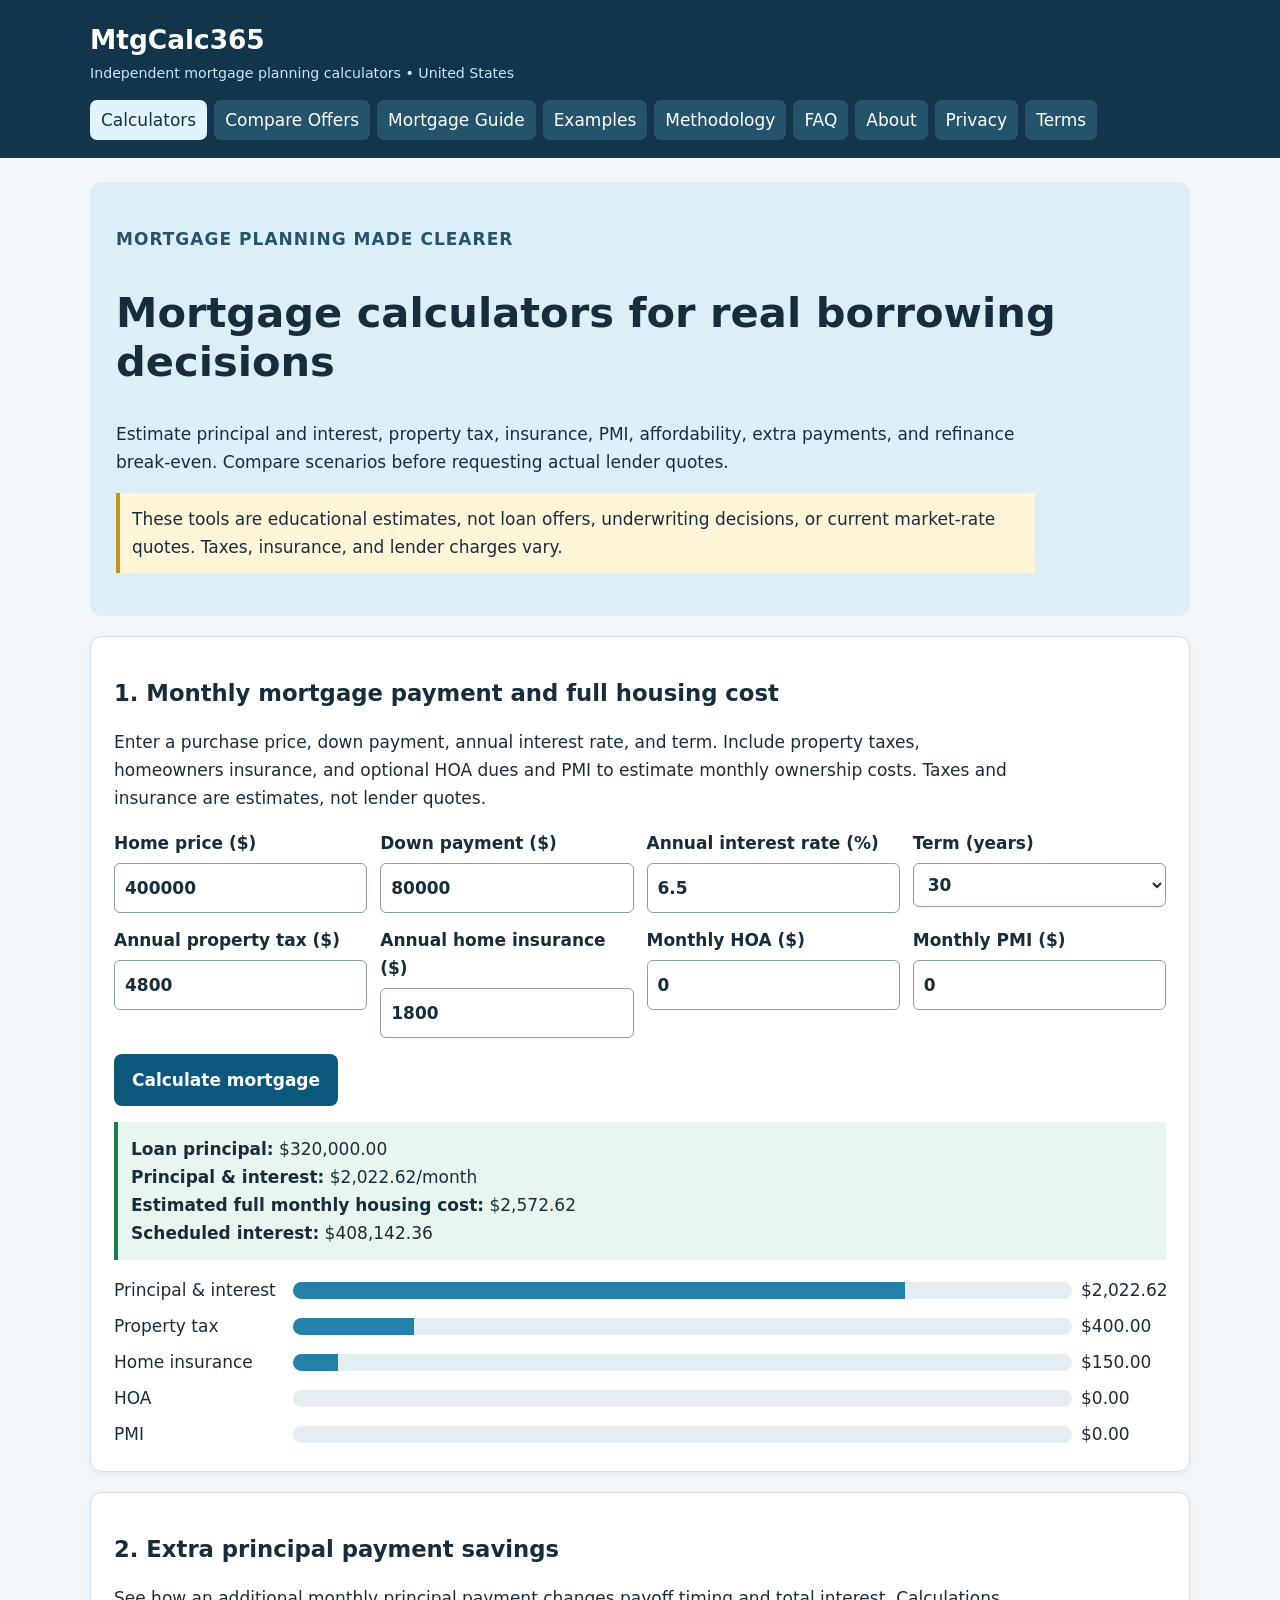
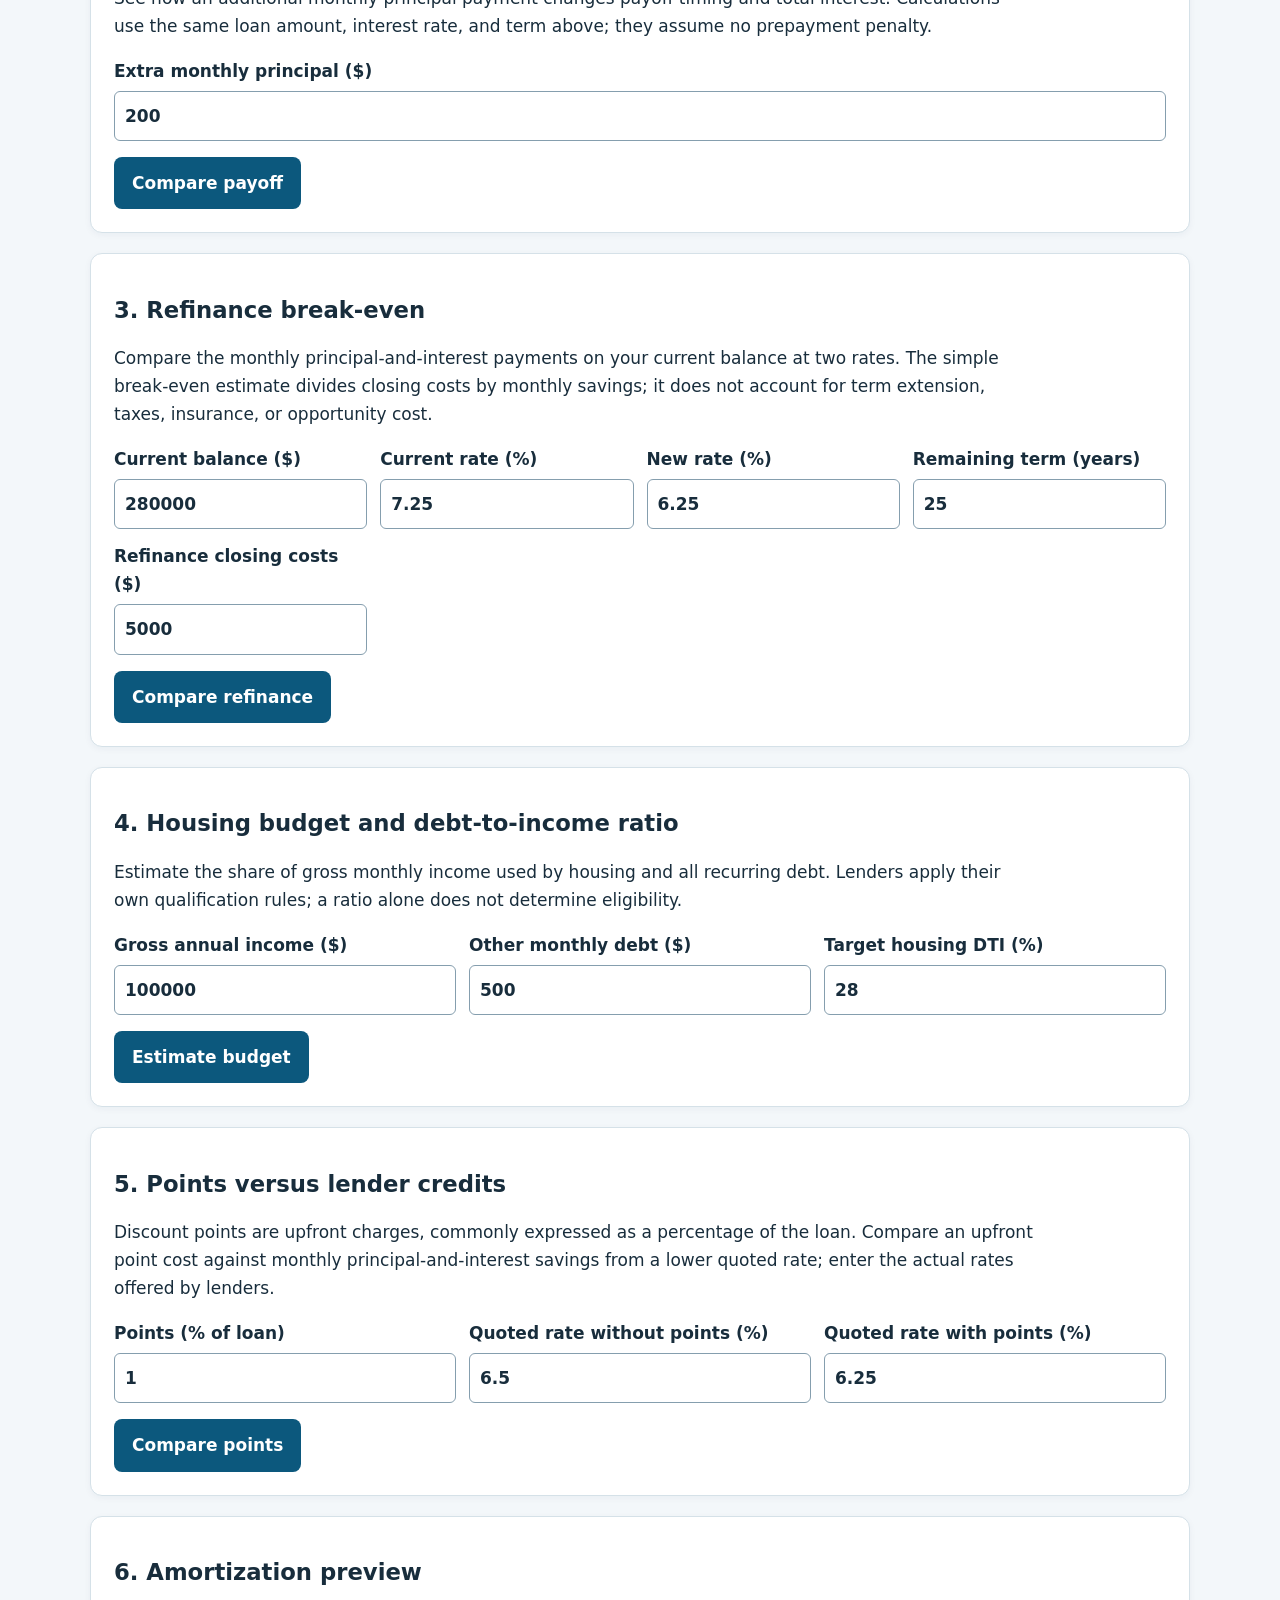
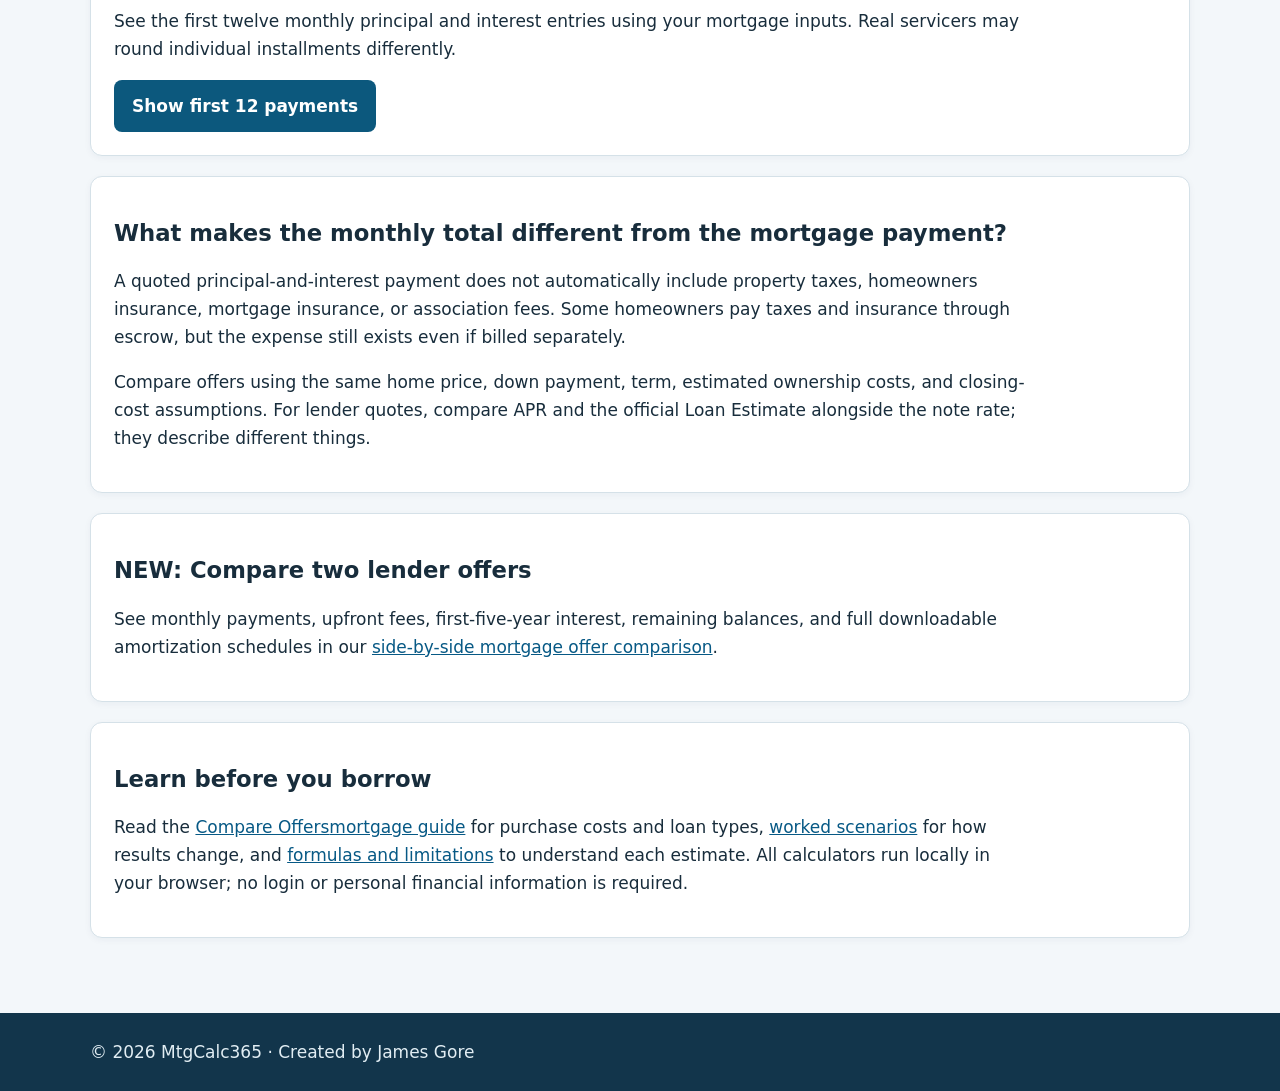
==== commit 523f48c2: "Add files via upload" ====
--- a/index.html
+++ b/index.html
@@ -1,6 +1,6 @@
-<!doctype html><html lang="en"><head><meta charset="utf-8"><meta name="viewport" content="width=device-width,initial-scale=1"><meta name="theme-color" content="#12354b"><title>Mortgage Calculator, Refinance, PMI, Extra Payments &amp; DTI | MtgCalc365</title><meta name="description" content="Six free US mortgage planning calculators with amortization, full housing cost, refinance and extra-payment comparisons."><link rel="canonical" href="https://mtgcalc365.com/index.html"><link rel="stylesheet" href="style.css"><script async src="https://pagead2.googlesyndication.com/pagead/js/adsbygoogle.js?client=ca-pub-5287196493103465" crossorigin="anonymous"></script><script defer src="script.js"></script></head><body><a class="skip" href="#main">Skip to content</a><header><div class="wrap"><div class="brand"><a href="index.html">MtgCalc365</a><small>Independent mortgage planning calculators • United States</small></div><nav aria-label="Main navigation"><a href="index.html" aria-current="page">Calculators</a><a href="guide.html">Mortgage Guide</a><a href="examples.html">Examples</a><a href="methodology.html">Methodology</a><a href="faq.html">FAQ</a><a href="about.html">About</a><a href="privacy.html">Privacy</a><a href="terms.html">Terms</a></nav></div></header><main class="wrap" id="main"><section class="hero"><p class="eyebrow">Mortgage planning made clearer</p><h1>Mortgage calculators for real borrowing decisions</h1><p>Estimate principal and interest, property tax, insurance, PMI, affordability, extra payments, and refinance break-even. Compare scenarios before requesting actual lender quotes.</p><p class="note">These tools are educational estimates, not loan offers, underwriting decisions, or current market-rate quotes. Taxes, insurance, and lender charges vary.</p></section><section class="panel" id="calculators"><h2>1. Monthly mortgage payment and full housing cost</h2><p>Enter a purchase price, down payment, annual interest rate, and term. Include property taxes, homeowners insurance, and optional HOA dues and PMI to estimate monthly ownership costs. Taxes and insurance are estimates, not lender quotes.</p><div class="fields"><label>Home price ($)<input id="price" type="number" min="0" value="400000"></label><label>Down payment ($)<input id="down" type="number" min="0" value="80000"></label><label>Annual interest rate (%)<input id="rate" type="number" min="0" max="40" step="0.01" value="6.5"></label><label>Term (years)<select id="term"><option>30</option><option>20</option><option>15</option><option>10</option></select></label><label>Annual property tax ($)<input id="tax" type="number" min="0" value="4800"></label><label>Annual home insurance ($)<input id="insurance" type="number" min="0" value="1800"></label><label>Monthly HOA ($)<input id="hoa" type="number" min="0" value="0"></label><label>Monthly PMI ($)<input id="pmi" type="number" min="0" value="0"></label></div><button id="calculate">Calculate mortgage</button><div id="mortgage-result" class="result" aria-live="polite"></div><div class="chart"><div id="payment-chart" class="bars" aria-label="Monthly housing cost breakdown"></div></div></section>
+<!doctype html><html lang="en"><head><meta charset="utf-8"><meta name="viewport" content="width=device-width,initial-scale=1"><meta name="theme-color" content="#12354b"><title>Mortgage Calculator, Refinance, PMI, Extra Payments &amp; DTI | MtgCalc365</title><meta name="description" content="Six free US mortgage planning calculators with amortization, full housing cost, refinance and extra-payment comparisons."><link rel="canonical" href="https://mtgcalc365.com/index.html"><link rel="stylesheet" href="style.css"><script async src="https://pagead2.googlesyndication.com/pagead/js/adsbygoogle.js?client=ca-pub-5287196493103465" crossorigin="anonymous"></script><script defer src="script.js"></script></head><body><a class="skip" href="#main">Skip to content</a><header><div class="wrap"><div class="brand"><a href="index.html">MtgCalc365</a><small>Independent mortgage planning calculators • United States</small></div><nav aria-label="Main navigation"><a href="index.html" aria-current="page">Calculators</a><a href="compare.html">Compare Offers</a><a href="guide.html">Mortgage Guide</a><a href="examples.html">Examples</a><a href="methodology.html">Methodology</a><a href="faq.html">FAQ</a><a href="about.html">About</a><a href="privacy.html">Privacy</a><a href="terms.html">Terms</a></nav></div></header><main class="wrap" id="main"><section class="hero"><p class="eyebrow">Mortgage planning made clearer</p><h1>Mortgage calculators for real borrowing decisions</h1><p>Estimate principal and interest, property tax, insurance, PMI, affordability, extra payments, and refinance break-even. Compare scenarios before requesting actual lender quotes.</p><p class="note">These tools are educational estimates, not loan offers, underwriting decisions, or current market-rate quotes. Taxes, insurance, and lender charges vary.</p></section><section class="panel" id="calculators"><h2>1. Monthly mortgage payment and full housing cost</h2><p>Enter a purchase price, down payment, annual interest rate, and term. Include property taxes, homeowners insurance, and optional HOA dues and PMI to estimate monthly ownership costs. Taxes and insurance are estimates, not lender quotes.</p><div class="fields"><label>Home price ($)<input id="price" type="number" min="0" value="400000"></label><label>Down payment ($)<input id="down" type="number" min="0" value="80000"></label><label>Annual interest rate (%)<input id="rate" type="number" min="0" max="40" step="0.01" value="6.5"></label><label>Term (years)<select id="term"><option>30</option><option>20</option><option>15</option><option>10</option></select></label><label>Annual property tax ($)<input id="tax" type="number" min="0" value="4800"></label><label>Annual home insurance ($)<input id="insurance" type="number" min="0" value="1800"></label><label>Monthly HOA ($)<input id="hoa" type="number" min="0" value="0"></label><label>Monthly PMI ($)<input id="pmi" type="number" min="0" value="0"></label></div><button id="calculate">Calculate mortgage</button><div id="mortgage-result" class="result" aria-live="polite"></div><div class="chart"><div id="payment-chart" class="bars" aria-label="Monthly housing cost breakdown"></div></div></section>
 <section class="panel"><h2>2. Extra principal payment savings</h2><p>See how an additional monthly principal payment changes payoff timing and total interest. Calculations use the same loan amount, interest rate, and term above; they assume no prepayment penalty.</p><div class="fields"><label>Extra monthly principal ($)<input id="extra" type="number" min="0" value="200"></label></div><button id="extra-btn">Compare payoff</button><div id="extra-result" class="result" aria-live="polite"></div></section>
 <section class="panel"><h2>3. Refinance break-even</h2><p>Compare the monthly principal-and-interest payments on your current balance at two rates. The simple break-even estimate divides closing costs by monthly savings; it does not account for term extension, taxes, insurance, or opportunity cost.</p><div class="fields"><label>Current balance ($)<input id="refi-balance" type="number" min="0" value="280000"></label><label>Current rate (%)<input id="old-rate" type="number" min="0" max="40" step="0.01" value="7.25"></label><label>New rate (%)<input id="new-rate" type="number" min="0" max="40" step="0.01" value="6.25"></label><label>Remaining term (years)<input id="refi-years" type="number" min="1" max="40" value="25"></label><label>Refinance closing costs ($)<input id="closing" type="number" min="0" value="5000"></label></div><button id="refi-btn">Compare refinance</button><div id="refi-result" class="result" aria-live="polite"></div></section>
 <section class="panel"><h2>4. Housing budget and debt-to-income ratio</h2><p>Estimate the share of gross monthly income used by housing and all recurring debt. Lenders apply their own qualification rules; a ratio alone does not determine eligibility.</p><div class="fields"><label>Gross annual income ($)<input id="income" type="number" min="0" value="100000"></label><label>Other monthly debt ($)<input id="debt" type="number" min="0" value="500"></label><label>Target housing DTI (%)<input id="target" type="number" min="1" max="100" value="28"></label></div><button id="dti-btn">Estimate budget</button><div id="dti-result" class="result" aria-live="polite"></div></section>
 <section class="panel"><h2>5. Points versus lender credits</h2><p>Discount points are upfront charges, commonly expressed as a percentage of the loan. Compare an upfront point cost against monthly principal-and-interest savings from a lower quoted rate; enter the actual rates offered by lenders.</p><div class="fields"><label>Points (% of loan)<input id="points" type="number" min="0" max="20" step="0.25" value="1"></label><label>Quoted rate without points (%)<input id="base-rate" type="number" min="0" max="40" step="0.01" value="6.5"></label><label>Quoted rate with points (%)<input id="points-rate" type="number" min="0" max="40" step="0.01" value="6.25"></label></div><button id="points-btn">Compare points</button><div id="points-result" class="result" aria-live="polite"></div></section>
-<section class="panel"><h2>6. Amortization preview</h2><p>See the first twelve monthly principal and interest entries using your mortgage inputs. Real servicers may round individual installments differently.</p><button id="schedule-btn">Show first 12 payments</button><div id="schedule-result" class="table-scroll" aria-live="polite"></div></section><section class="panel"><h2>What makes the monthly total different from the mortgage payment?</h2><p>A quoted principal-and-interest payment does not automatically include property taxes, homeowners insurance, mortgage insurance, or association fees. Some homeowners pay taxes and insurance through escrow, but the expense still exists even if billed separately.</p><p>Compare offers using the same home price, down payment, term, estimated ownership costs, and closing-cost assumptions. For lender quotes, compare APR and the official Loan Estimate alongside the note rate; they describe different things.</p></section><section class="panel"><h2>Learn before you borrow</h2><p>Read the <a href="guide.html">mortgage guide</a> for purchase costs and loan types, <a href="examples.html">worked scenarios</a> for how results change, and <a href="methodology.html">formulas and limitations</a> to understand each estimate. All calculators run locally in your browser; no login or personal financial information is required.</p></section></main><footer><div class="wrap">© <span class="year">2026</span> MtgCalc365 · Created by James Gore</div></footer></body></html>+<section class="panel"><h2>6. Amortization preview</h2><p>See the first twelve monthly principal and interest entries using your mortgage inputs. Real servicers may round individual installments differently.</p><button id="schedule-btn">Show first 12 payments</button><div id="schedule-result" class="table-scroll" aria-live="polite"></div></section><section class="panel"><h2>What makes the monthly total different from the mortgage payment?</h2><p>A quoted principal-and-interest payment does not automatically include property taxes, homeowners insurance, mortgage insurance, or association fees. Some homeowners pay taxes and insurance through escrow, but the expense still exists even if billed separately.</p><p>Compare offers using the same home price, down payment, term, estimated ownership costs, and closing-cost assumptions. For lender quotes, compare APR and the official Loan Estimate alongside the note rate; they describe different things.</p></section><section class="panel"><h2>NEW: Compare two lender offers</h2><p>See monthly payments, upfront fees, first-five-year interest, remaining balances, and full downloadable amortization schedules in our <a href="compare.html">side-by-side mortgage offer comparison</a>.</p></section><section class="panel"><h2>Learn before you borrow</h2><p>Read the <a href="compare.html">Compare Offers</a><a href="guide.html">mortgage guide</a> for purchase costs and loan types, <a href="examples.html">worked scenarios</a> for how results change, and <a href="methodology.html">formulas and limitations</a> to understand each estimate. All calculators run locally in your browser; no login or personal financial information is required.</p></section></main><footer><div class="wrap">© <span class="year">2026</span> MtgCalc365 · Created by James Gore</div></footer></body></html>
--- a/style.css
+++ b/style.css
@@ -1 +1,3 @@
-*{box-sizing:border-box}html{scroll-behavior:auto}body{margin:0;background:#f3f7fa;color:#182d3c;font:17px/1.65 system-ui,-apple-system,Segoe UI,Arial,sans-serif}.wrap{width:min(1100px,94%);margin:auto}header{background:#12354b;color:white;padding:18px 0}header a{color:white}header .brand>a{font-size:1.65rem;font-weight:800;text-decoration:none}header small{display:block;color:#c9e6f4}nav{display:flex;flex-wrap:wrap;gap:7px;margin-top:15px}nav a{padding:6px 11px;border-radius:7px;text-decoration:none;background:#24536b}nav a:hover,nav a[aria-current]{background:#e1f3fb;color:#12354b}.skip{position:absolute;left:-9999px}.skip:focus{left:8px;top:8px;background:white;padding:6px;z-index:9}main{padding:24px 0 55px}h1{font-size:clamp(1.8rem,4vw,2.6rem);line-height:1.18}h2{font-size:1.42rem;line-height:1.3}p{max-width:85ch}.hero{background:#dceff9;padding:26px;border-radius:12px}.eyebrow{font-weight:700;color:#24536b;text-transform:uppercase;letter-spacing:.06em}.panel{background:white;border:1px solid #d5e1e8;border-radius:12px;padding:23px;margin:20px 0;box-shadow:0 2px 7px #12354b0c}.fields{display:grid;grid-template-columns:repeat(auto-fit,minmax(210px,1fr));gap:13px;margin:16px 0}.fields label{font-weight:650}input,select{display:block;width:100%;margin-top:6px;padding:10px;border:1px solid #859eae;border-radius:6px;font:inherit;background:white;color:#182d3c}button{border:0;border-radius:8px;background:#0c587d;color:white;padding:12px 18px;font:inherit;font-weight:700;cursor:pointer}button:hover{background:#12354b}.result{background:#e9f6ef;border-left:4px solid #16824a;margin-top:14px;padding:13px;min-height:38px}.result:empty{display:none}.note{background:#fff5d9;border-left:4px solid #c99114;padding:12px}.return{margin:0 0 15px}.return a{font-weight:700}a{color:#075985}.bars{display:flex;flex-direction:column;gap:8px;margin-top:12px}.barrow{display:grid;grid-template-columns:minmax(100px,170px) 1fr 85px;gap:9px;align-items:center}.track{height:17px;background:#e4edf2;border-radius:9px;overflow:hidden}.fill{height:100%;background:#2381aa}.table-scroll{overflow:auto}table{border-collapse:collapse;width:100%;margin-top:12px}th,td{padding:9px;border-bottom:1px solid #dce6ec;text-align:right}th:first-child,td:first-child{text-align:left}footer{background:#12354b;color:#e1edf3;padding:25px 0}footer a{color:white}@media(max-width:550px){.panel{padding:15px}.barrow{grid-template-columns:90px 1fr 65px;font-size:13px}}+*{box-sizing:border-box}html{scroll-behavior:auto}body{margin:0;background:#f3f7fa;color:#182d3c;font:17px/1.65 system-ui,-apple-system,Segoe UI,Arial,sans-serif}.wrap{width:min(1100px,94%);margin:auto}header{background:#12354b;color:white;padding:18px 0}header a{color:white}header .brand>a{font-size:1.65rem;font-weight:800;text-decoration:none}header small{display:block;color:#c9e6f4}nav{display:flex;flex-wrap:wrap;gap:7px;margin-top:15px}nav a{padding:6px 11px;border-radius:7px;text-decoration:none;background:#24536b}nav a:hover,nav a[aria-current]{background:#e1f3fb;color:#12354b}.skip{position:absolute;left:-9999px}.skip:focus{left:8px;top:8px;background:white;padding:6px;z-index:9}main{padding:24px 0 55px}h1{font-size:clamp(1.8rem,4vw,2.6rem);line-height:1.18}h2{font-size:1.42rem;line-height:1.3}p{max-width:85ch}.hero{background:#dceff9;padding:26px;border-radius:12px}.eyebrow{font-weight:700;color:#24536b;text-transform:uppercase;letter-spacing:.06em}.panel{background:white;border:1px solid #d5e1e8;border-radius:12px;padding:23px;margin:20px 0;box-shadow:0 2px 7px #12354b0c}.fields{display:grid;grid-template-columns:repeat(auto-fit,minmax(210px,1fr));gap:13px;margin:16px 0}.fields label{font-weight:650}input,select{display:block;width:100%;margin-top:6px;padding:10px;border:1px solid #859eae;border-radius:6px;font:inherit;background:white;color:#182d3c}button{border:0;border-radius:8px;background:#0c587d;color:white;padding:12px 18px;font:inherit;font-weight:700;cursor:pointer}button:hover{background:#12354b}.result{background:#e9f6ef;border-left:4px solid #16824a;margin-top:14px;padding:13px;min-height:38px}.result:empty{display:none}.note{background:#fff5d9;border-left:4px solid #c99114;padding:12px}.return{margin:0 0 15px}.return a{font-weight:700}a{color:#075985}.bars{display:flex;flex-direction:column;gap:8px;margin-top:12px}.barrow{display:grid;grid-template-columns:minmax(100px,170px) 1fr 85px;gap:9px;align-items:center}.track{height:17px;background:#e4edf2;border-radius:9px;overflow:hidden}.fill{height:100%;background:#2381aa}.table-scroll{overflow:auto}table{border-collapse:collapse;width:100%;margin-top:12px}th,td{padding:9px;border-bottom:1px solid #dce6ec;text-align:right}th:first-child,td:first-child{text-align:left}footer{background:#12354b;color:#e1edf3;padding:25px 0}footer a{color:white}@media(max-width:550px){.panel{padding:15px}.barrow{grid-template-columns:90px 1fr 65px;font-size:13px}}
+/* Research Upgrade: two-offer comparison */
+.offer-grid{display:grid;grid-template-columns:repeat(auto-fit,minmax(230px,1fr));gap:1rem}.offer-grid fieldset{border:1px solid #8da5b3;border-radius:10px;padding:1rem;min-width:0}.offer-grid legend{font-weight:700}.offer-grid label{display:block;margin:.75rem 0}.offer-grid input{display:block;width:100%;max-width:100%;box-sizing:border-box;padding:.55rem;margin-top:.25rem}.result{margin:1rem 0;overflow-x:auto}.result table{width:100%;border-collapse:collapse}.result th,.result td{padding:.65rem;border-bottom:1px solid #9aadb8;text-align:left}.result th{white-space:normal}button{cursor:pointer}
